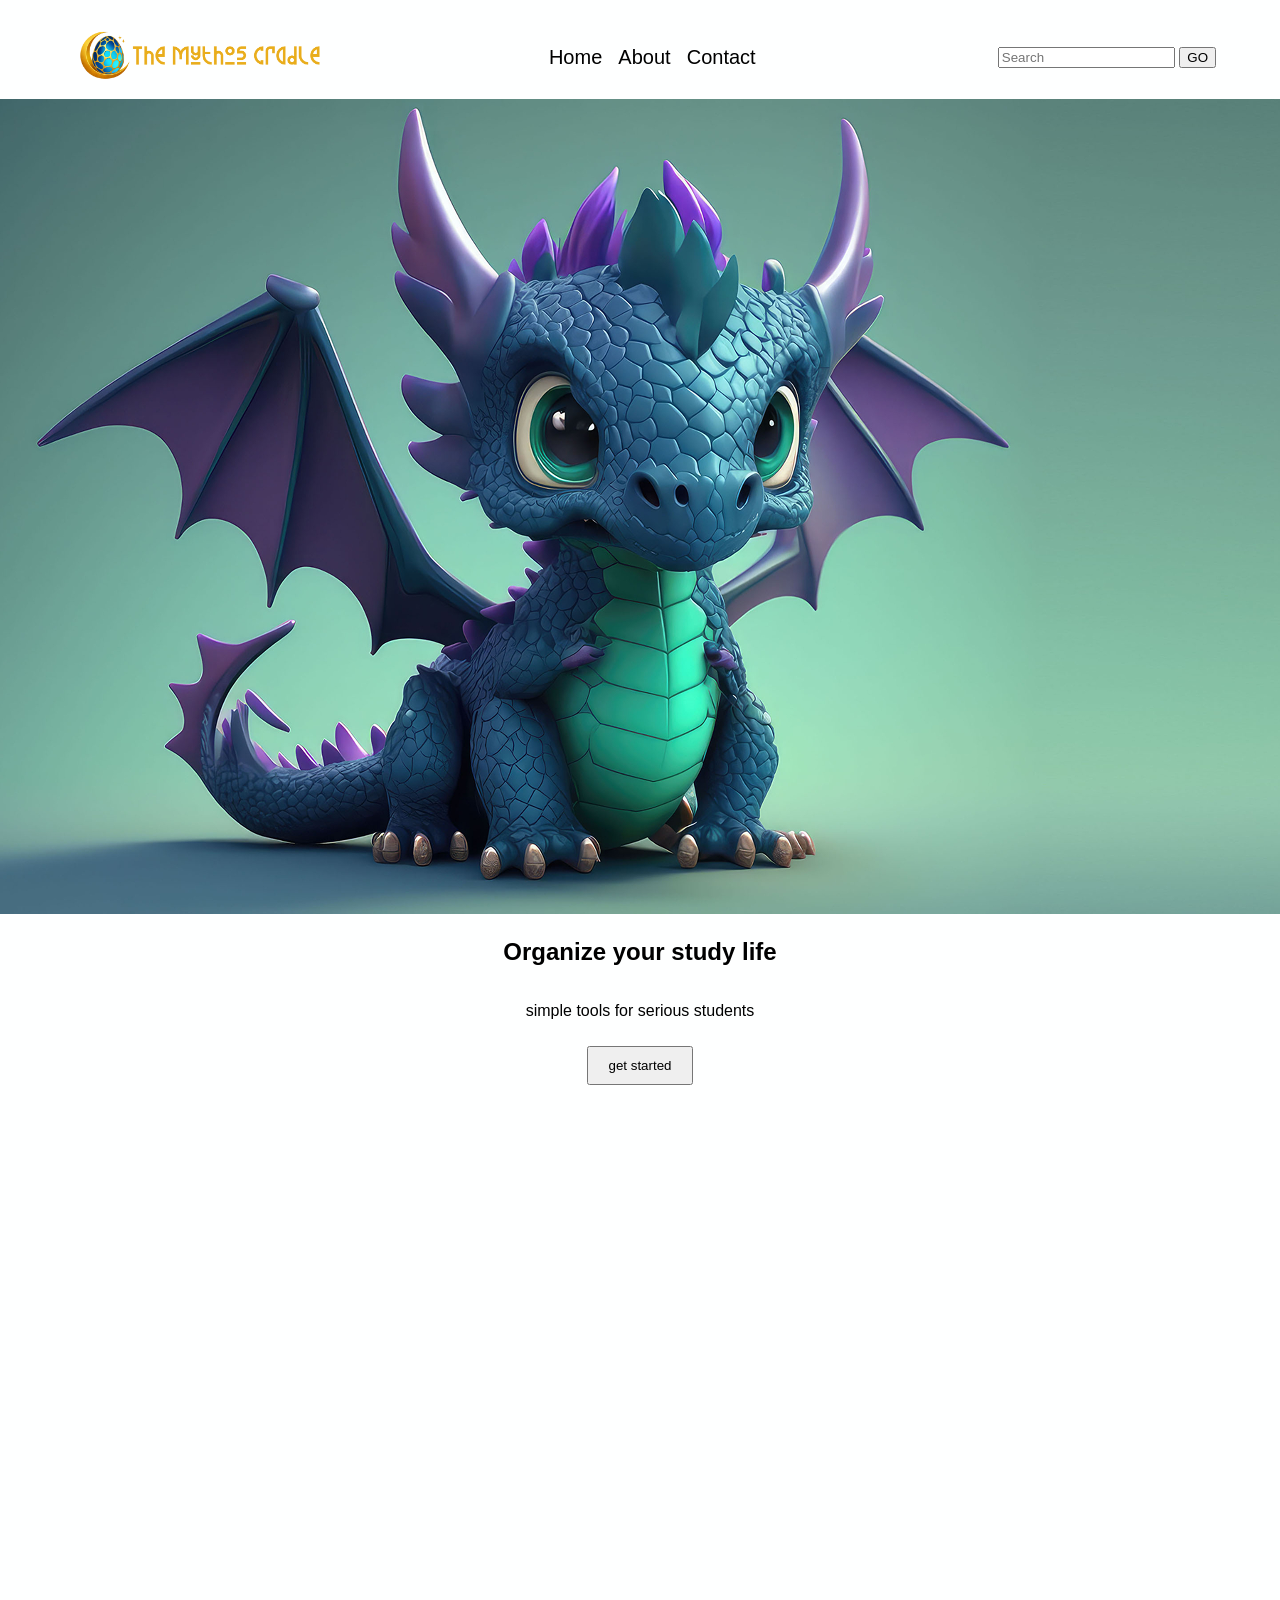
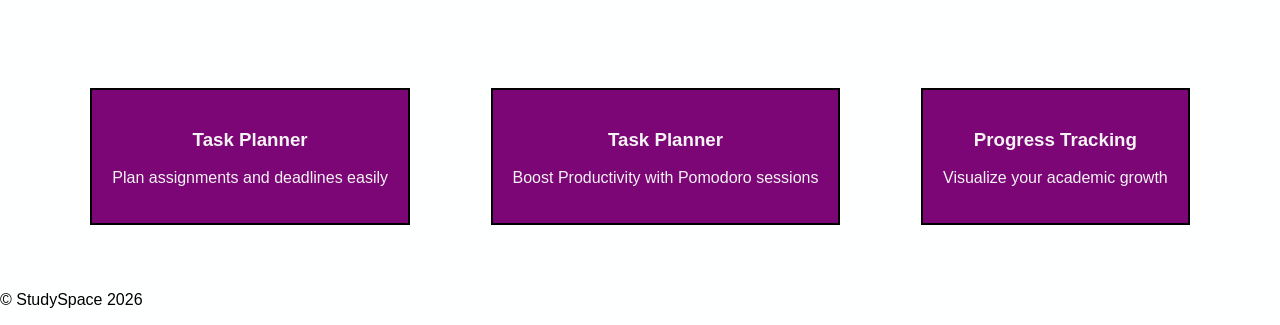
==== Pages/Index.html @ aaf88fa0 "added nav and header with project better structure" ====
<!DOCTYPE html>
<html lang="en">
<head>
    <meta charset="UTF-8">
    <meta name="viewport" content="width=device-width, initial-scale=1.0">
    <meta name="keywords" content="templete, initial setuop, html, css, link, futureUse">
    <meta name="author" content="Luca Vannucchi 261027">
    
    <title>Index</title>

    <link rel="stylesheet" href="/CSS/Main.css">
                <!-- Google font -->
    <link rel="preconnect" href="http://fonts.googleapis.com">



    </head>
<body>
                        <!-- Header -->
<header class="HeaderImage">
    
    
                        <!-- navbar -->
    <nav class="navbar">
                        <!-- Start Logo -->
        <div class="logo">
           <img src="../Assets/IMG/logo.png"  width="100px">
        </div>
                        <!-- End Logo -->

                <!-- Start of navbar Page Links -->
        <div class="navLinks">
            <Ul class="menu">
            <li><a href="#">Home</a></li>
            <li><a href="../Pages/About.html">About</a></li>
            <li><a href="../Pages/Contact.html">Contact</a></li>
            </ul>
        </div>
                <!-- End of navbar Page Links -->
            
                    <!-- Start Search Bar -->
        <div class=Search>
            <input type="text" placeholder="Search">
            <button type="submit"> GO </button>
        </div>
                    <!-- End Search Bar -->

    </nav>
                        <!-- navbar -->
                    <!-- Header Image -->
    <div class="ImageFace">
    <img src="../Assets/IMG/homeHeader.png">
    </div>
</header>

<section class="hero">
    <h1 align-center>Organize your study life</h1>
    <p>simple tools for serious students </p>
    <button>get started</button>
</section>

<section class="feature">
    <div class="featureCard">
        <h3>Task Planner</h3>
        <p>Plan assignments and deadlines easily</p>
    </div>

    <div class="featureCard">
        <h3>Task Planner</h3>
        <p>Boost Productivity with Pomodoro sessions</p>
    </div>

     <div class="featureCard">
        <h3>Progress Tracking</h3>
        <p>Visualize your academic growth</p>
    </div>

</section>

<!-- Start of footer -->

    <footer>
        <p>&copy StudySpace 2026</p>
    </footer>
<!-- end of footer -->
</body>
</html>
<!-- end of code -->
---- CSS/Main.css ----
body {
    margin:0;
    background-color: rgb(254, 255, 255);
    font-family: 'Poppins', sans-serif;   
}

h1,h2,h3,h4,h5,h6{
    font-family: 'Montserrat', sans-serif;
}

@font-face {
    font-family: "TitleFont";
    src: url("../Assets/Fonts/Mythology\ Of\ Egypt.otf");
}

/* This is the Start of the Header */

.ImageFace {
    background-image: cover;
    background-image: url("../Assets/IMG/homeHeader.png")
}




/* This is the Start of the nav */



.navbar{
    display: flex;
    flex-direction: row;
    justify-content: space-between;
    align-items: center;

    padding: 0px 25px;
    background-color:rgba(255, 255, 255, 0.222);
    border-radius: 20px;
    height: 75px;
    width: 90%;
    margin-left: auto;
    margin-top: 20px;
    margin-right: auto;

}

.logo img{
    width: 250px;
    height: auto;
    margin: 10px;
}



.menu{
     width: 50%;
     display: flex;
     justify-content: center;
     list-style: none;
    align-items: center;
    gap: 15%;
}

.menu li{
    display: flex;
    align-items: center;
    justify-content: center;
    
    list-style: none;
    flex-direction: row;
}



.navLinks li a{
    font-size: 20px;
    text-decoration: none;
    color:rgb(0, 0, 0);
    font-weight: 400;
    align-items: center;
    transition: 0.2s;
    
    
}

li a:hover {
  color: aqua;
  font-size: 18px;
}
a:link {
    text-decoration: none;
    color: black;
}
        /* This is the end of the nav */

/* This is the end of the Header */


.hero{
    display:flex;
    flex-direction: column;
    align-items:center;

    height: 80vh;
    
    text-align: center;

   
}

.hero button {
    margin-top: 10px;
    padding: 10px 20px;
    cursor: pointer;
}

.feature{
    display: flex;
    flex-direction: row;
    justify-content: space-around;
    padding: 50px;
    
    
}

.featureCard{
    background-color: #7d0677;
    color: #f4f4f4;
    padding: 20px;
    text-align: center;
    border: 2px solid #000000;
}



.aboutSection{
    padding: 60px 20px;
     text-align: center;

}

.PageTitle{
    font-family: TitleFont,sans-serif;
    font-size:  60px;
    letter-spacing: 2px;
}
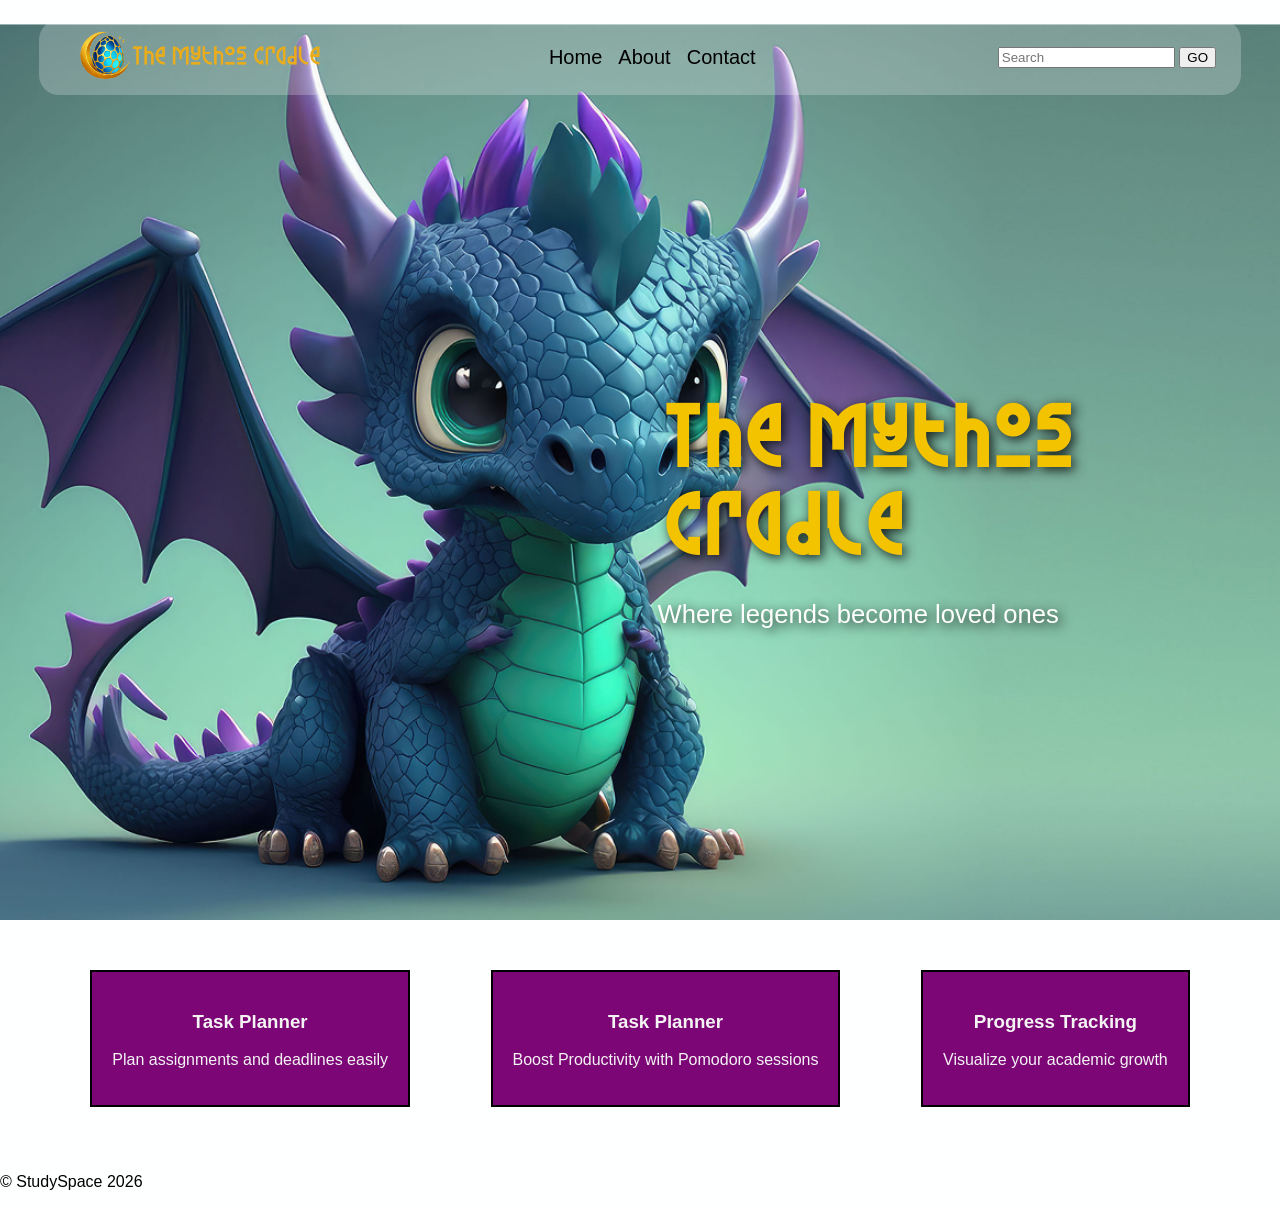
==== commit bcb8cdd5: "added code fixed the header and added the words for header" ====
--- a/Pages/Index.html
+++ b/Pages/Index.html
@@ -16,48 +16,54 @@
 
     </head>
 <body>
-                        <!-- Header -->
+<!-- Header - start -->
 <header class="HeaderImage">
     
     
-                        <!-- navbar -->
+    <!-- navbar - start -->
     <nav class="navbar">
-                        <!-- Start Logo -->
+        <!-- Start Logo -->
         <div class="logo">
            <img src="../Assets/IMG/logo.png"  width="100px">
         </div>
-                        <!-- End Logo -->
+        <!-- End Logo -->
 
-                <!-- Start of navbar Page Links -->
+        <!-- Start of navbar Page Links -->
         <div class="navLinks">
-            <Ul class="menu">
+            <ul class="menu">
             <li><a href="#">Home</a></li>
             <li><a href="../Pages/About.html">About</a></li>
             <li><a href="../Pages/Contact.html">Contact</a></li>
             </ul>
         </div>
-                <!-- End of navbar Page Links -->
+        <!-- End of navbar Page Links -->
             
-                    <!-- Start Search Bar -->
-        <div class=Search>
+        <!-- Start Search Bar -->
+        <div class="Search">
             <input type="text" placeholder="Search">
             <button type="submit"> GO </button>
         </div>
-                    <!-- End Search Bar -->
+        <!-- End Search Bar -->
 
     </nav>
-                        <!-- navbar -->
-                    <!-- Header Image -->
+    <!-- navbar - end -->
+    
+    <!-- Header Image - start -->
     <div class="ImageFace">
-    <img src="../Assets/IMG/homeHeader.png">
+        <img src="../Assets/IMG/homeHeader.png">
     </div>
+    <!-- Header Image - end -->
+
+    <!-- Hero section - start -->
+    <section class="hero">
+        <h1>The Mythos Cradle</h1>
+        <p>Where legends become loved ones</p>
+    </section>
+    <!-- Hero section - end -->
+
 </header>
+<!-- Header - end -->
 
-<section class="hero">
-    <h1 align-center>Organize your study life</h1>
-    <p>simple tools for serious students </p>
-    <button>get started</button>
-</section>
 
 <section class="feature">
     <div class="featureCard">
--- a/CSS/Main.css
+++ b/CSS/Main.css
@@ -15,104 +15,112 @@
 
 /* This is the Start of the Header */
 
+.HeaderImage {
+    height: 100vh;              /*  "make this box as tall as the whole screen" */
+    position: relative;         /*  "let children sit exactly where I want them" */
+    background-image: url("../Assets/IMG/homeHeader.png");   /* "put this picture as wallpaper" */
+    background-size: cover;     /*  "stretch picture to fill whole box, cut edges if needed" */
+    background-position: center;/*  "try to show the middle of the picture" */
+    background-repeat: no-repeat; /*  "don't copy-paste the picture many times" */
+}
+
 .ImageFace {
-    background-image: cover;
-    background-image: url("../Assets/IMG/homeHeader.png")
+    display: none;              /*  "make this invisible / throw it away from the screen" */
 }
+
+.hero {
+    position: absolute;          /* Positions the hero text block on top of the header background */
+    top: 35%;                    /* Places it about 1/3 down from the top of the header */
+    right: 8%;                   /* Aligns the text block to the right side (like in your screenshot) */
+    transform: none;             /* Removes any previous centering transform */
+    text-align: left;            /* Makes text start from the left edge inside its box */
+    max-width: 520px;            /* Prevents the text from becoming too wide on large screens */
+    color: #ffffff;              /* White text color – good contrast on dark background */
+    text-shadow: 3px 3px 12px rgba(0, 0, 0, 0.85);  /* Strong shadow so text is readable on image */
+    z-index: 10;                 /* Ensures text stays above other overlapping elements */
+}
+
+.hero h1 {
+    font-family: "TitleFont", sans-serif;   /* Uses your custom mythology-style font */
+    font-size: 4.8rem;           /* Very large title – matches dramatic hero look */
+    color: #f4c300;              /* Bright gold/yellow color like in screenshot */
+    margin-bottom: 10px;         /* Small space below the main title */
+    letter-spacing: 3px;         /* Adds elegant spacing between letters */
+}
+
+.hero p {
+    font-size: 1.6rem;           /* Readable but still prominent subtitle size */
+    font-weight: 500;            /* Slightly bolder than normal text */
+}
+
+/* This is the Start of the nav */
+
+.navbar {
+    display: flex;                    /* Uses flexbox to arrange logo + links + search horizontally */
+    flex-direction: row;              /* Items go left to right */
+    justify-content: space-between;   /* Pushes logo left, links center-ish, search right */
+    align-items: center;              /* Vertically centers everything in the bar */
+
+    padding: 0px 25px;                /* Inner spacing left & right */
+    background-color: rgba(255, 255, 255, 0.222);  /* Semi-transparent white – glass-like effect */
+    border-radius: 20px;              /* Rounded corners */
+    height: 75px;                     /* Fixed height of the navbar */
+    width: 90%;                       /* Slightly narrower than full width */
+    margin-left: auto;
+    margin-top: 20px;
+    margin-right: auto;               /* Centers the navbar horizontally */
+}
+
+.logo img {
+    width: 250px;                     /* Large logo size */
+    height: auto;                     /* Keeps original proportions */
+    margin: 10px;                     /* Space around the logo image */
+}
+
+.menu {
+    width: 50%;                       /* Takes half the available space */
+    display: flex;
+    justify-content: center;          /* Centers the menu items horizontally */
+    list-style: none;                 /* Removes bullet points */
+    align-items: center;
+    gap: 15%;                         /* Space between each menu link */
+}
+
+.menu li {
+    display: flex;
+    align-items: center;
+    justify-content: center;
+    
+    list-style: none;                 /* Extra safety – no bullets */
+    flex-direction: row;
+}
+
+.navLinks li a {
+    font-size: 20px;                  /* Large, readable link text */
+    text-decoration: none;            /* No underline by default */
+    color: rgb(0, 0, 0);              /* Black text */
+    font-weight: 400;                 /* Normal weight */
+    align-items: center;
+    transition: 0.2s;                 /* Smooth change on hover */
+}
+
+li a:hover {
+    color: aqua;                      /* Changes to cyan on hover */
+    font-size: 18px;                  /* Slightly smaller – playful effect */
+}
+
+a:link {
+    text-decoration: none;
+    color: black;
+}
+
+/* This is the end of the nav */
+
+/* This is the end of the Header */
 
 
 
 
-/* This is the Start of the nav */
-
-
-
-.navbar{
-    display: flex;
-    flex-direction: row;
-    justify-content: space-between;
-    align-items: center;
-
-    padding: 0px 25px;
-    background-color:rgba(255, 255, 255, 0.222);
-    border-radius: 20px;
-    height: 75px;
-    width: 90%;
-    margin-left: auto;
-    margin-top: 20px;
-    margin-right: auto;
-
-}
-
-.logo img{
-    width: 250px;
-    height: auto;
-    margin: 10px;
-}
-
-
-
-.menu{
-     width: 50%;
-     display: flex;
-     justify-content: center;
-     list-style: none;
-    align-items: center;
-    gap: 15%;
-}
-
-.menu li{
-    display: flex;
-    align-items: center;
-    justify-content: center;
-    
-    list-style: none;
-    flex-direction: row;
-}
-
-
-
-.navLinks li a{
-    font-size: 20px;
-    text-decoration: none;
-    color:rgb(0, 0, 0);
-    font-weight: 400;
-    align-items: center;
-    transition: 0.2s;
-    
-    
-}
-
-li a:hover {
-  color: aqua;
-  font-size: 18px;
-}
-a:link {
-    text-decoration: none;
-    color: black;
-}
-        /* This is the end of the nav */
-
-/* This is the end of the Header */
-
-
-.hero{
-    display:flex;
-    flex-direction: column;
-    align-items:center;
-
-    height: 80vh;
-    
-    text-align: center;
-
-   
-}
-
-.hero button {
-    margin-top: 10px;
-    padding: 10px 20px;
-    cursor: pointer;
-}
 
 .feature{
     display: flex;
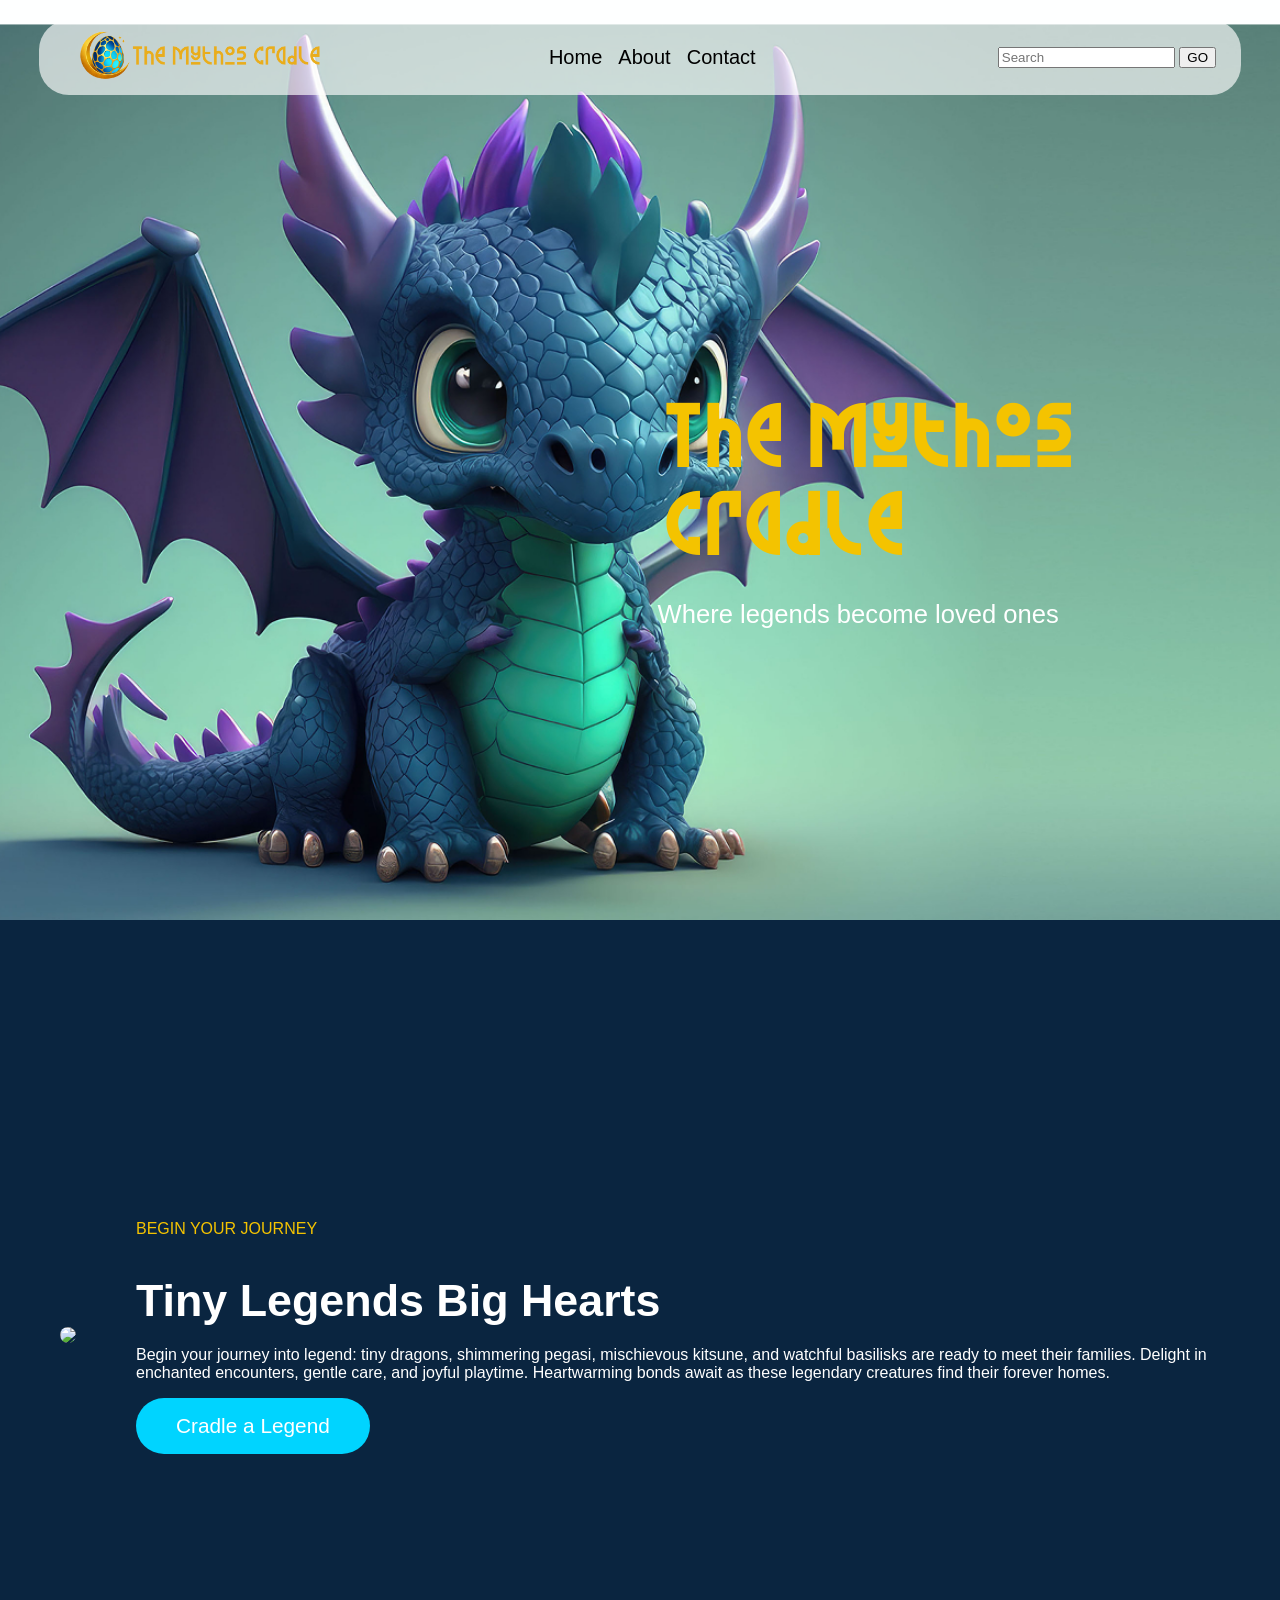
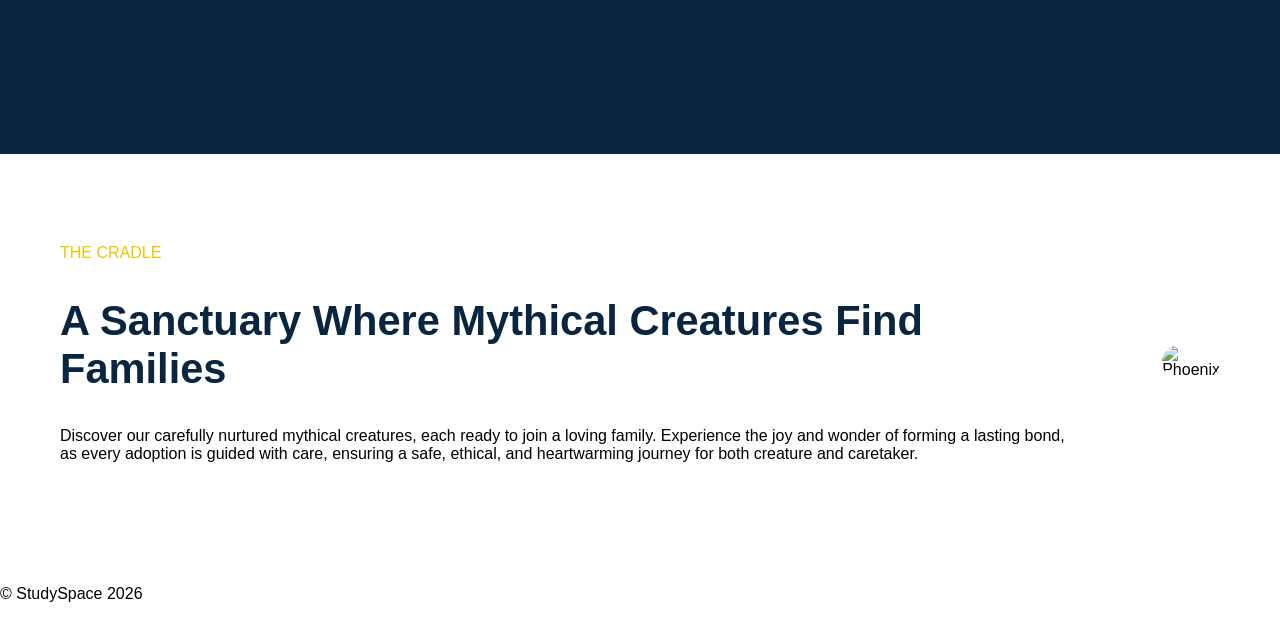
==== commit 91f68b90: "paragraph 1 and2 added" ====
--- a/Pages/Index.html
+++ b/Pages/Index.html
@@ -65,24 +65,34 @@
 <!-- Header - end -->
 
 
-<section class="feature">
-    <div class="featureCard">
-        <h3>Task Planner</h3>
-        <p>Plan assignments and deadlines easily</p>
-    </div>
-
-    <div class="featureCard">
-        <h3>Task Planner</h3>
-        <p>Boost Productivity with Pomodoro sessions</p>
-    </div>
-
-     <div class="featureCard">
-        <h3>Progress Tracking</h3>
-        <p>Visualize your academic growth</p>
-    </div>
-
 </section>
 
+<section class="begin-journey"> <!-- This is the big dark blue section called "BEGIN YOUR JOURNEY" -->
+    <div class="journey-wrapper"> <!-- This box holds the picture and the text side-by-side -->
+        <div class="journey-image"> <!-- This holds the unicorn picture on the left side -->
+            <img src="../Assets/IMG/slider1.jpg alt="(Tiny Legend Unicorn) width="100px">
+        </div>
+        <div class="journey-text"> <!-- This holds all the writing and button on the right side -->
+            <span class="section-label">BEGIN YOUR JOURNEY</span>
+            <h2>Tiny Legends Big Hearts</h2>
+            <p>Begin your journey into legend: tiny dragons, shimmering pegasi, mischievous kitsune, and watchful basilisks are ready to meet their families. Delight in enchanted encounters, gentle care, and joyful playtime. Heartwarming bonds await as these legendary creatures find their forever homes.</p>
+            <button>Cradle a Legend</button>
+        </div>
+    </div>
+</section>
+
+    <section class="the-cradle"> <!-- white section for "THE CRADLE" (text left + image right) -->
+    <div class="cradle-wrapper"> <!-- flex container that puts text and image side-by-side -->
+        <div class="cradle-text"> <!-- left side: all the text and heading -->
+            <span class="section-label">THE CRADLE</span>
+            <h2>A Sanctuary Where Mythical Creatures Find Families</h2>
+            <p>Discover our carefully nurtured mythical creatures, each ready to join a loving family. Experience the joy and wonder of forming a lasting bond, as every adoption is guided with care, ensuring a safe, ethical, and heartwarming journey for both creature and caretaker.</p>
+        </div>
+        <div class="cradle-image"> <!-- right side: the phoenix picture -->
+            <img src="../Assets/IMG/phoenix.png" alt="Phoenix">
+        </div>
+    </div>
+</section>
 <!-- Start of footer -->
 
     <footer>
--- a/CSS/Main.css
+++ b/CSS/Main.css
@@ -36,7 +36,6 @@
     text-align: left;            /* Makes text start from the left edge inside its box */
     max-width: 520px;            /* Prevents the text from becoming too wide on large screens */
     color: #ffffff;              /* White text color – good contrast on dark background */
-    text-shadow: 3px 3px 12px rgba(0, 0, 0, 0.85);  /* Strong shadow so text is readable on image */
     z-index: 10;                 /* Ensures text stays above other overlapping elements */
 }
 
@@ -62,8 +61,8 @@
     align-items: center;              /* Vertically centers everything in the bar */
 
     padding: 0px 25px;                /* Inner spacing left & right */
-    background-color: rgba(255, 255, 255, 0.222);  /* Semi-transparent white – glass-like effect */
-    border-radius: 20px;              /* Rounded corners */
+    background-color: rgba(255, 255, 255, 0.651);  /* Semi-transparent white – glass-like effect */
+    border-radius: 30px;              /* Rounded corners */
     height: 75px;                     /* Fixed height of the navbar */
     width: 90%;                       /* Slightly narrower than full width */
     margin-left: auto;
@@ -118,39 +117,73 @@
 
 /* This is the end of the Header */
 
-
-
-
-
-.feature{
-    display: flex;
-    flex-direction: row;
-    justify-content: space-around;
-    padding: 50px;
-    
-    
+                /* This is the start of the first paragraph */
+.begin-journey { /* dark blue section for "BEGIN YOUR JOURNEY" */
+    background-color: #0a2540; /* deep blue background like the screenshot */
+    color: white; /* white text for good contrast */
+    padding: 300px 60px; /* big top/bottom and side spacing */
 }
 
-.featureCard{
-    background-color: #7d0677;
-    color: #f4f4f4;
-    padding: 20px;
-    text-align: center;
-    border: 2px solid #000000;
+.journey-wrapper { /* container that puts picture and text side-by-side */
+    display: flex; /* side-by-side layout */
+    align-items: center; /* centers picture and text vertically */
+    gap: 60px; /* space between the picture and text */
+    max-width: 1200px; /* doesn't get too wide on big screens */
+    margin: 0 auto; /* centers the whole section */
 }
 
 
-
-.aboutSection{
-    padding: 60px 20px;
-     text-align: center;
-
+.section-label{
+    color: #f4c300;
 }
 
-.PageTitle{
-    font-family: TitleFont,sans-serif;
-    font-size:  60px;
-    letter-spacing: 2px;
+.journey-image img { /* styles the unicorn picture */
+    width: 100%; /* fills its box */
+    max-width: 420px; /* limits picture size */
+    border-radius: 20px; /* rounded corners */ 
 }
 
- +.journey-text h2 { /* main heading "Tiny Legends Big Hearts" */
+    font-size: 2.8rem; /* large title size */
+    margin-bottom: 20px; /* space below title */
+}
+
+.journey-text button { /* "Cradle a Legend" button */
+    background: #00d4ff; /* bright teal color */
+    color: white; /* white text */
+    border: none; /* no border */
+    padding: 16px 40px; /* button size */
+    border-radius: 30px; /* rounded pill shape */
+    font-size: 1.3rem; /* button text size */
+    cursor: pointer; /* hand cursor on hover */
+}
+ 
+            /* This is the End of the first paragraph */
+
+            /* This is the start of the Second paragraph */
+
+.the-cradle { /* white section for "THE CRADLE" */
+    background-color: #ffffff; /* clean white background */
+    padding: 90px 60px; /* big spacing top/bottom and sides */
+}
+
+.cradle-wrapper { /* container that puts text on left and image on right */
+    display: flex; /* side-by-side layout */
+    align-items: center; /* centers text and image vertically */
+    gap: 80px; /* space between text and image */
+    max-width: 1200px; /* doesn't get too wide on big screens */
+    margin: 0 auto; /* centers the whole section */
+    flex-direction: row; /* text left, image right */
+}
+
+.cradle-image img { /* styles the phoenix picture */
+    width: 100%; /* fills its box */
+    max-width: 420px; /* limits picture size */
+    border-radius: 20px; /* rounded corners */
+}
+
+.cradle-text h2 { /* main heading "A Sanctuary Where Mythical Creatures Find Families" */
+    font-size: 2.6rem; /* large title size */
+    color: #0a2540; /* dark blue color */
+}
+            /* This is the End of the Second paragraph */
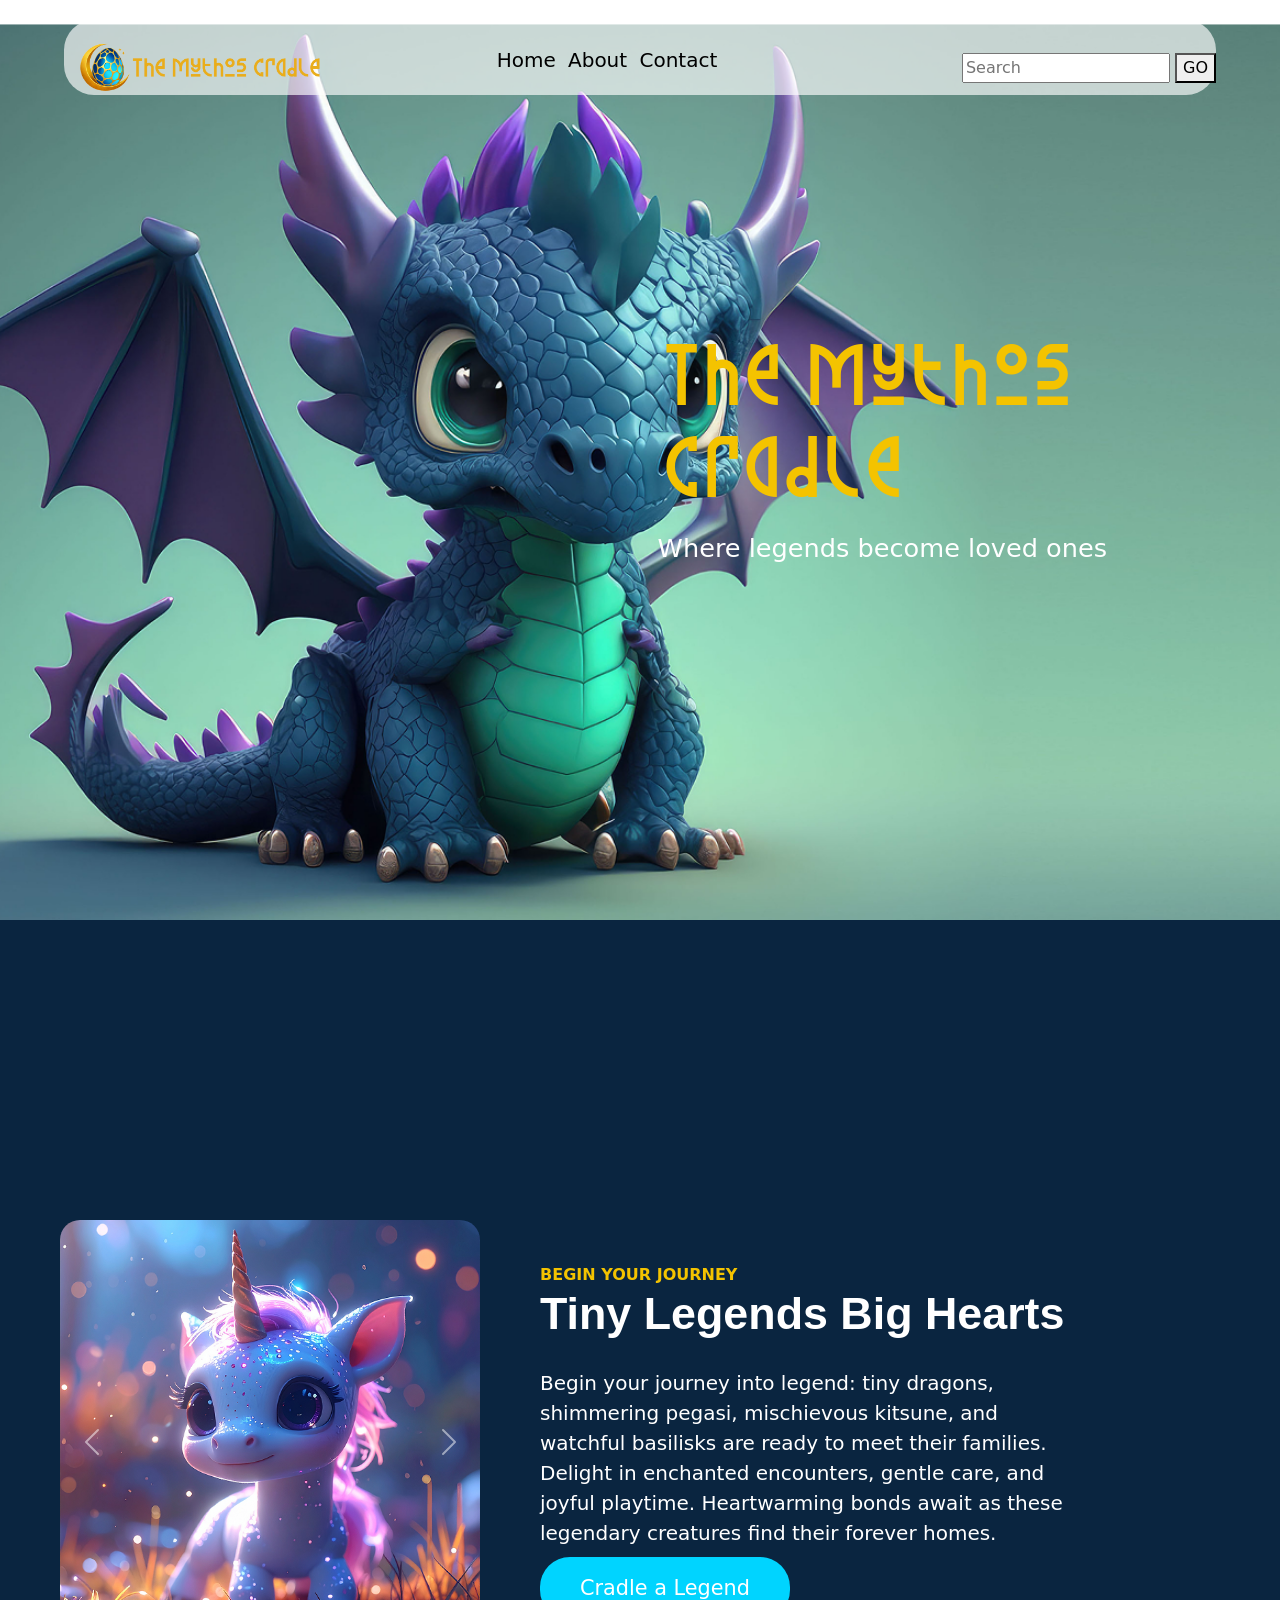
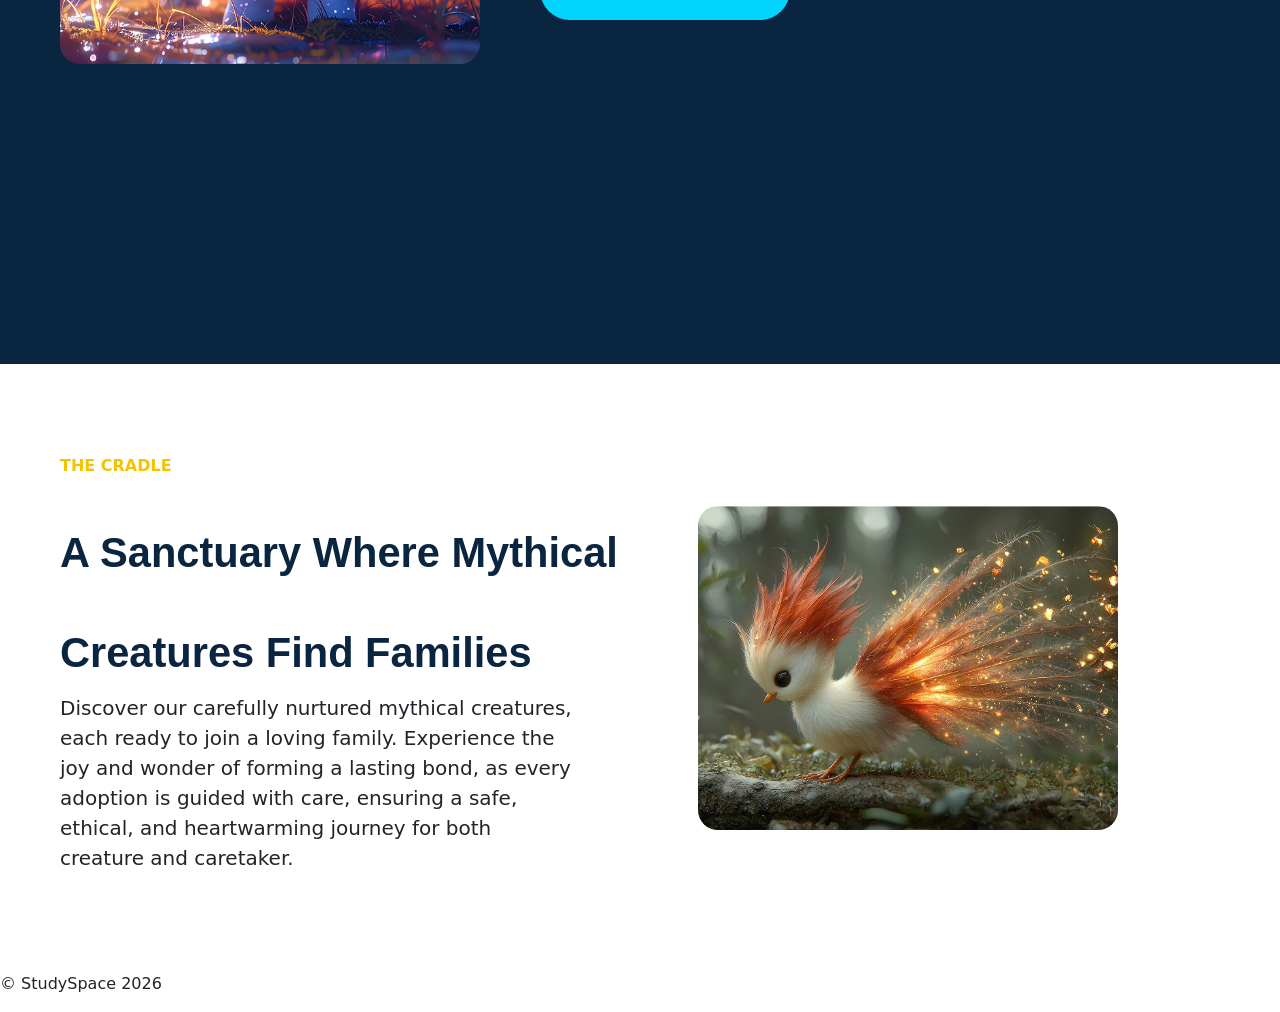
==== commit e877d848: "save" ====
--- a/Pages/Index.html
+++ b/Pages/Index.html
@@ -12,7 +12,9 @@
                 <!-- Google font -->
     <link rel="preconnect" href="http://fonts.googleapis.com">
 
+    <link href="https://cdn.jsdelivr.net/npm/bootstrap@5.3.8/dist/css/bootstrap.min.css" rel="stylesheet" integrity="sha384-sRIl4kxILFvY47J16cr9ZwB07vP4J8+LH7qKQnuqkuIAvNWLzeN8tE5YBujZqJLB" crossorigin="anonymous">
 
+    <script src="https://cdn.jsdelivr.net/npm/bootstrap@5.3.8/dist/js/bootstrap.bundle.min.js" integrity="sha384-FKyoEForCGlyvwx9Hj09JcYn3nv7wiPVlz7YYwJrWVcXK/BmnVDxM+D2scQbITxI" crossorigin="anonymous"></script>
 
     </head>
 <body>
@@ -50,7 +52,7 @@
     
     <!-- Header Image - start -->
     <div class="ImageFace">
-        <img src="../Assets/IMG/homeHeader.png">
+        <img src="../Assets/IMG/homeImg1.png">
     </div>
     <!-- Header Image - end -->
 
@@ -70,12 +72,30 @@
 <section class="begin-journey"> <!-- This is the big dark blue section called "BEGIN YOUR JOURNEY" -->
     <div class="journey-wrapper"> <!-- This box holds the picture and the text side-by-side -->
         <div class="journey-image"> <!-- This holds the unicorn picture on the left side -->
-            <img src="../Assets/IMG/slider1.jpg alt="(Tiny Legend Unicorn) width="100px">
+            <div id="carouselExample" class="carousel slide">
+  <div class="carousel-inner">
+    <div class="carousel-item active">
+      <img src="../Assets/IMG/imageSlider1.png" class="d-block w-100" alt="...">
+    </div>
+  </div>
+  <button class="carousel-control-prev" type="button" data-bs-target="#carouselExample" data-bs-slide="prev">
+    <span class="carousel-control-prev-icon" aria-hidden="true"></span>
+    <span class="visually-hidden">Previous</span>
+  </button>
+  <button class="carousel-control-next" type="button" data-bs-target="#carouselExample" data-bs-slide="next">
+    <span class="carousel-control-next-icon" aria-hidden="true"></span>
+    <span class="visually-hidden">Next</span>
+  </button>
+</div>
         </div>
         <div class="journey-text"> <!-- This holds all the writing and button on the right side -->
             <span class="section-label">BEGIN YOUR JOURNEY</span>
             <h2>Tiny Legends Big Hearts</h2>
-            <p>Begin your journey into legend: tiny dragons, shimmering pegasi, mischievous kitsune, and watchful basilisks are ready to meet their families. Delight in enchanted encounters, gentle care, and joyful playtime. Heartwarming bonds await as these legendary creatures find their forever homes.</p>
+            <p>
+            <br>Begin your journey into legend: tiny dragons,<br> <br>shimmering pegasi, mischievous kitsune, and<br> 
+            <br>watchful basilisks are ready to meet their families.<br> 
+            <br>Delight in enchanted encounters, gentle care, and<br> <br>joyful playtime. Heartwarming bonds await as these<br> <br>legendary creatures find their forever homes.<br>
+            </p>
             <button>Cradle a Legend</button>
         </div>
     </div>
@@ -84,12 +104,18 @@
     <section class="the-cradle"> <!-- white section for "THE CRADLE" (text left + image right) -->
     <div class="cradle-wrapper"> <!-- flex container that puts text and image side-by-side -->
         <div class="cradle-text"> <!-- left side: all the text and heading -->
-            <span class="section-label">THE CRADLE</span>
-            <h2>A Sanctuary Where Mythical Creatures Find Families</h2>
-            <p>Discover our carefully nurtured mythical creatures, each ready to join a loving family. Experience the joy and wonder of forming a lasting bond, as every adoption is guided with care, ensuring a safe, ethical, and heartwarming journey for both creature and caretaker.</p>
+            <span class="section-label2">THE CRADLE</span>
+            <h2>
+            <br>A Sanctuary Where Mythical<br> 
+            <br>Creatures Find Families<br>
+            </h2>
+            <p>
+            <br>Discover our carefully nurtured mythical creatures,<br> <br>each ready to join a loving family. Experience the<br> <br>joy and wonder of forming a lasting bond, as every<br> <br>adoption is guided with care, ensuring a safe,<br> <br>ethical, and heartwarming journey for both<br> 
+            <br>creature and caretaker.<br>
+            </p>
         </div>
         <div class="cradle-image"> <!-- right side: the phoenix picture -->
-            <img src="../Assets/IMG/phoenix.png" alt="Phoenix">
+            <img src="../Assets/IMG/homeImg1.png" alt="Phoenix">
         </div>
     </div>
 </section>
--- a/CSS/Main.css
+++ b/CSS/Main.css
@@ -118,6 +118,7 @@
 /* This is the end of the Header */
 
                 /* This is the start of the first paragraph */
+
 .begin-journey { /* dark blue section for "BEGIN YOUR JOURNEY" */
     background-color: #0a2540; /* deep blue background like the screenshot */
     color: white; /* white text for good contrast */
@@ -135,6 +136,7 @@
 
 .section-label{
     color: #f4c300;
+    font-weight: bold;
 }
 
 .journey-image img { /* styles the unicorn picture */
@@ -146,6 +148,12 @@
 .journey-text h2 { /* main heading "Tiny Legends Big Hearts" */
     font-size: 2.8rem; /* large title size */
     margin-bottom: 20px; /* space below title */
+    font-weight: bold;
+}
+
+.journey-text p {
+    line-height: 15px;
+    font-size: 20px;
 }
 
 .journey-text button { /* "Cradle a Legend" button */
@@ -162,6 +170,9 @@
 
             /* This is the start of the Second paragraph */
 
+
+
+
 .the-cradle { /* white section for "THE CRADLE" */
     background-color: #ffffff; /* clean white background */
     padding: 90px 60px; /* big spacing top/bottom and sides */
@@ -176,14 +187,26 @@
     flex-direction: row; /* text left, image right */
 }
 
+.section-label2{
+    color: #f4c300;
+    font-weight: bold;
+}
+
 .cradle-image img { /* styles the phoenix picture */
     width: 100%; /* fills its box */
     max-width: 420px; /* limits picture size */
     border-radius: 20px; /* rounded corners */
+    position: relative;
 }
 
 .cradle-text h2 { /* main heading "A Sanctuary Where Mythical Creatures Find Families" */
     font-size: 2.6rem; /* large title size */
     color: #0a2540; /* dark blue color */
+    font-weight: bold;
+}
+
+.cradle-text p {
+    line-height: 15px;
+    font-size: 20px;
 }
             /* This is the End of the Second paragraph */
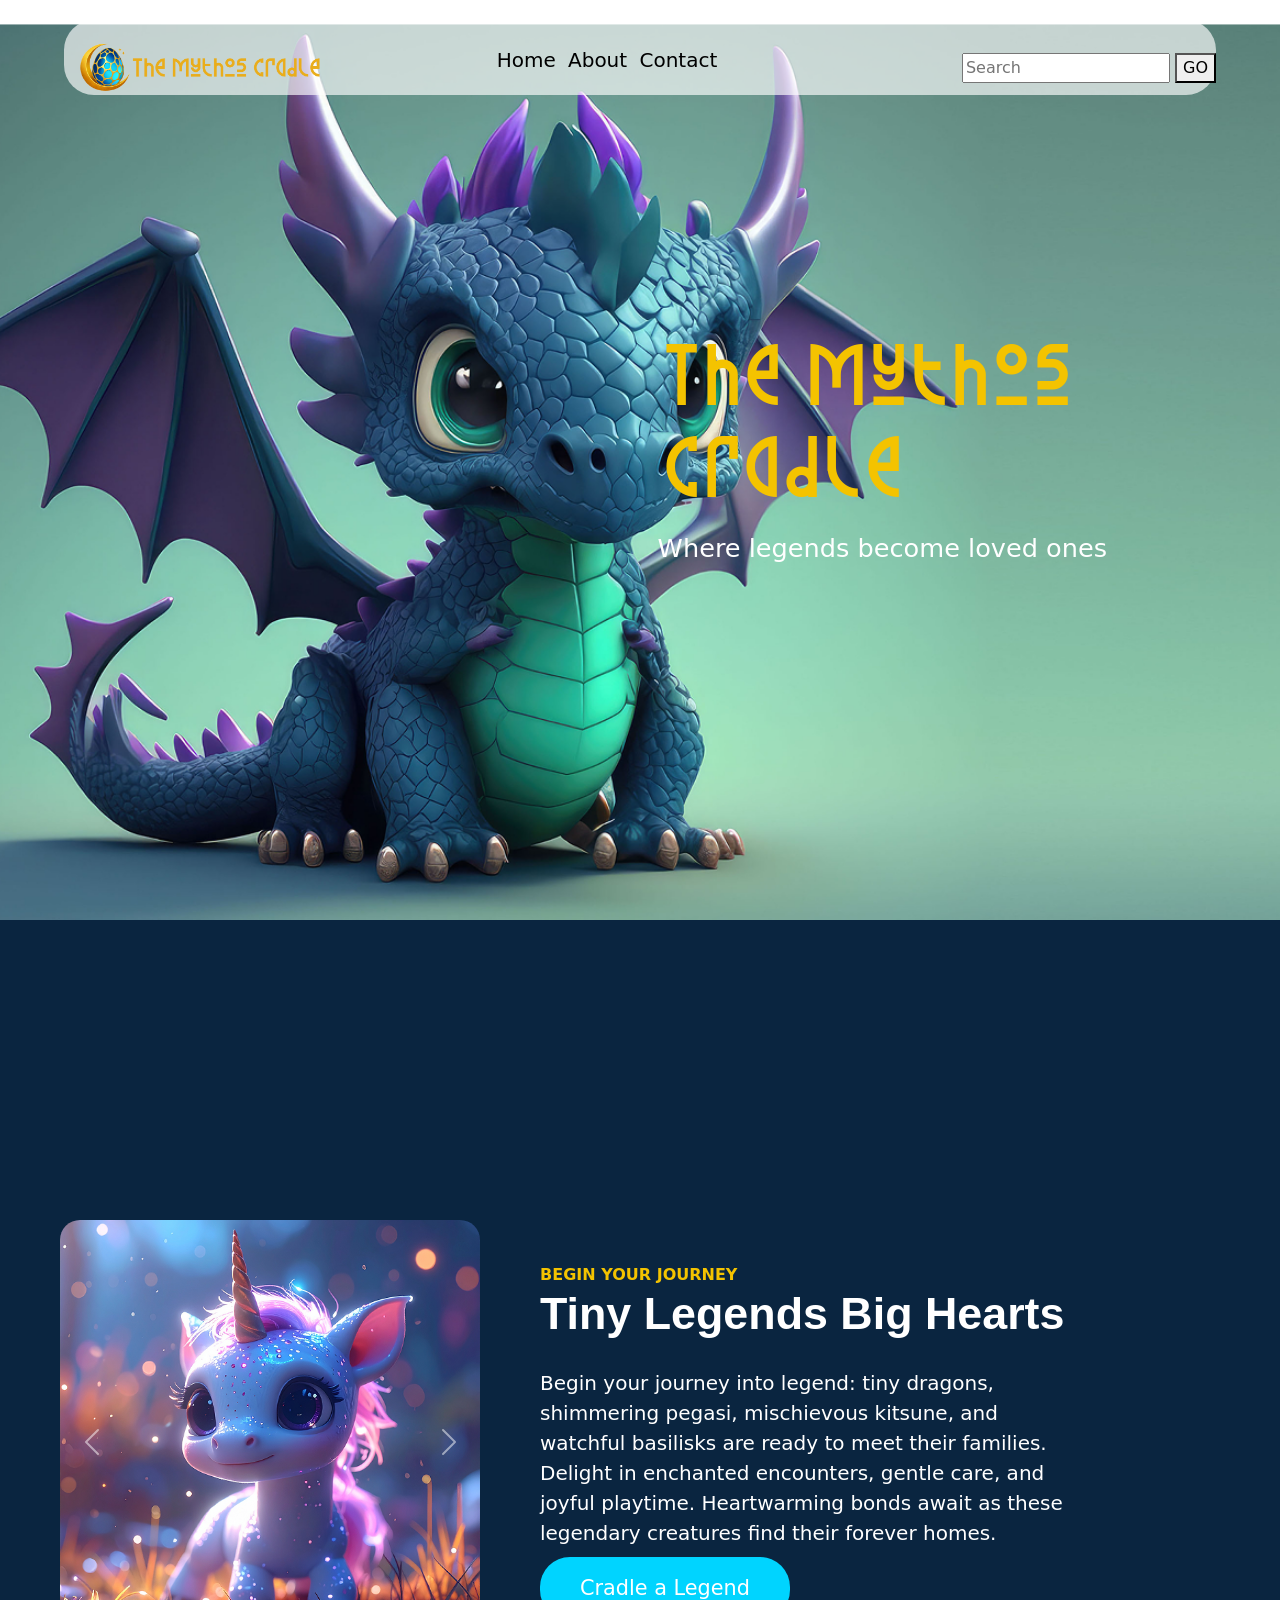
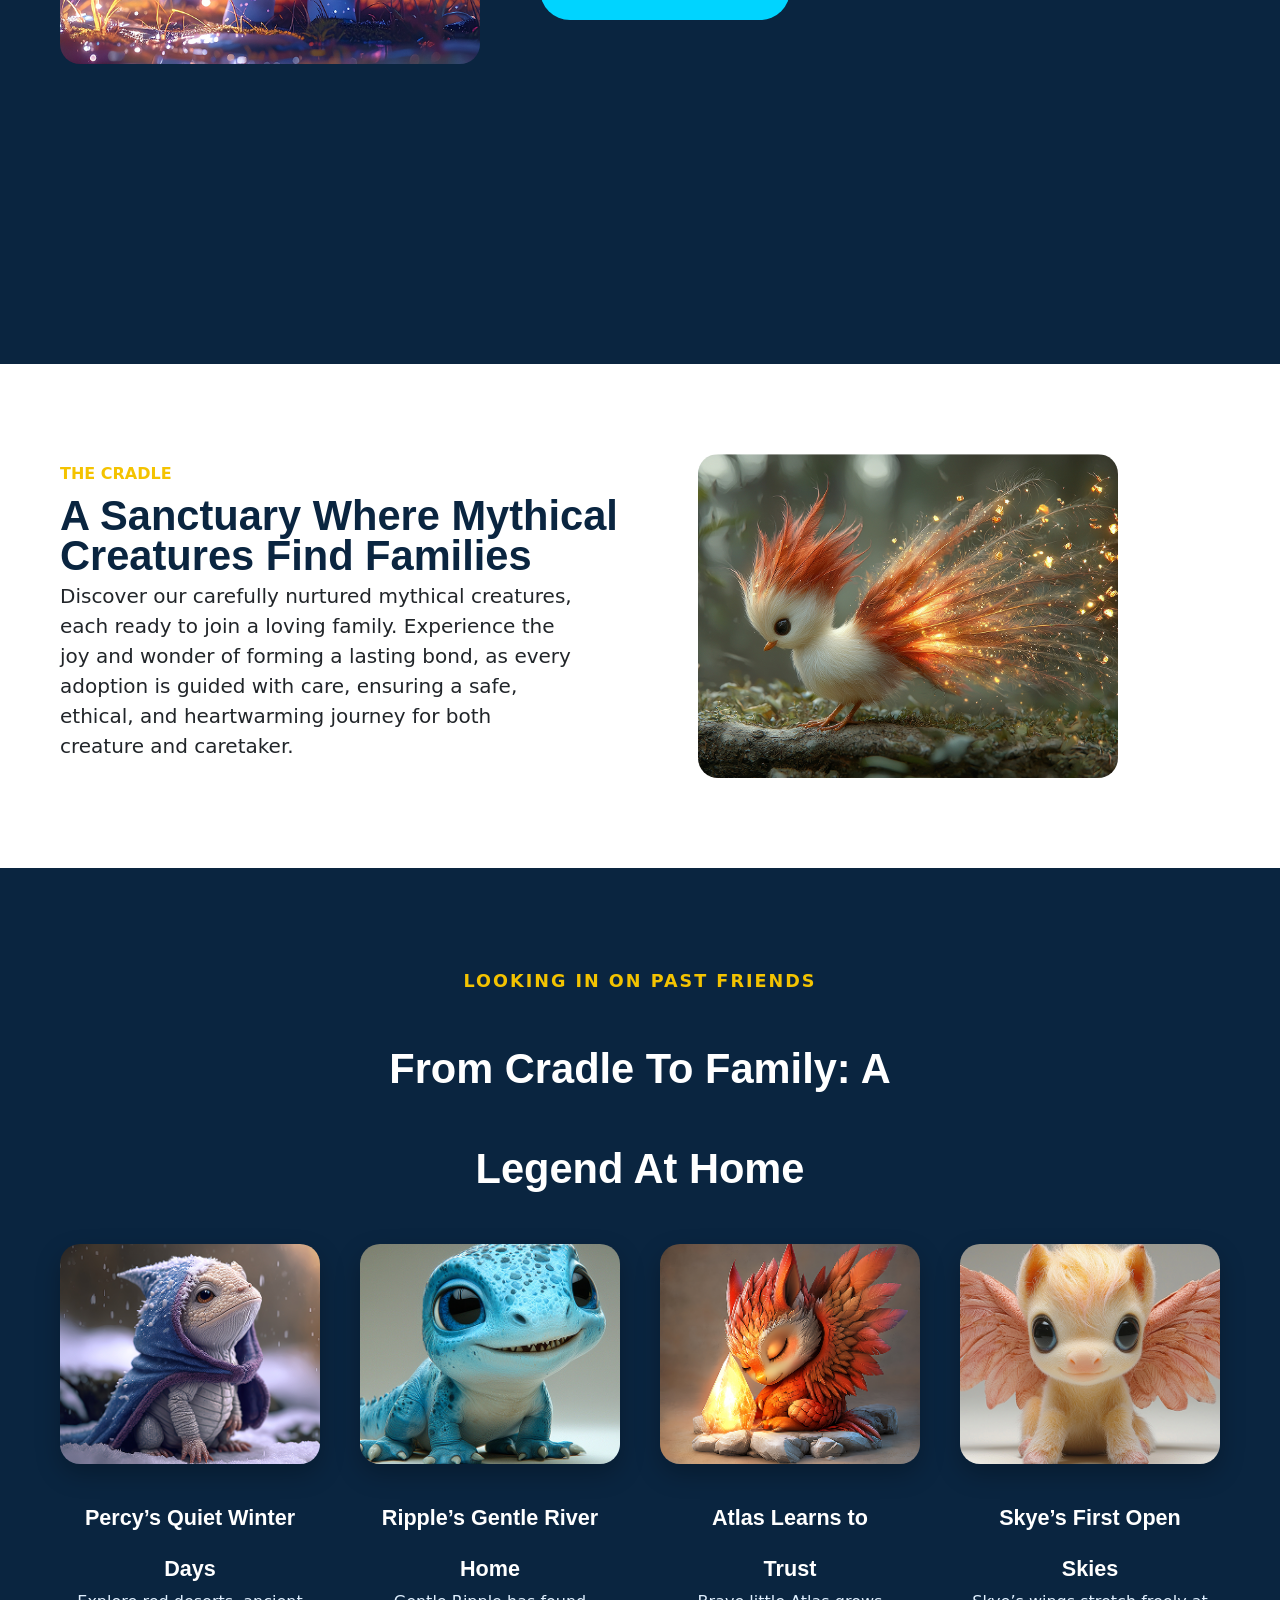
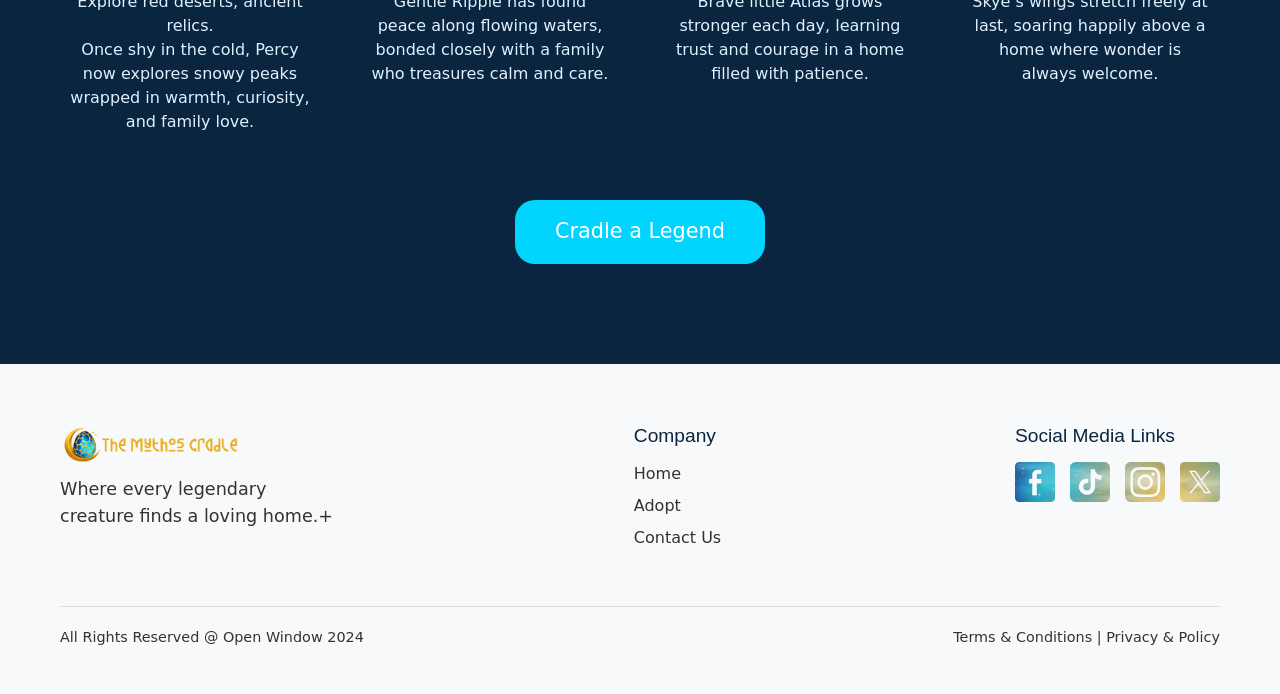
==== commit d019199c: "added footer and paragraph 3" ====
--- a/Pages/Index.html
+++ b/Pages/Index.html
@@ -119,11 +119,106 @@
         </div>
     </div>
 </section>
+
+    <!-- ADD THIS ENTIRE SECTION RIGHT AFTER the closing </section> of your .the-cradle section 
+     (before footer) -->
+<!-- ADD THIS ENTIRE SECTION RIGHT AFTER the closing </section> of your .the-cradle section 
+     (before footer) -->
+<!-- Past friends section - start -->
+<!-- This is the big dark blue section called "LOOKING IN ON PAST FRIENDS" -->
+<section class="past-friends">
+    <div class="past-wrapper"> <!-- This box holds the title, the creatures grid and the button centered -->
+        <span class="section-label3">LOOKING IN ON PAST FRIENDS</span>
+        <h2>
+            <br>From Cradle To Family: A<br> 
+            <br>Legend At Home<br>
+        </h2>
+        
+        <div class="creatures-grid"> <!-- This grid holds the four success story cards side-by-side -->
+            <!-- Card 1 - Percy -->
+            <div class="creature-card">
+                <img src="../Assets/IMG/successImg1.png" alt="Percy’s Quiet Winter Days" class="creature-img">
+                <h3>
+                <br>Percy’s Quiet Winter<br> 
+                <BR>Days<br>
+                </h3>
+                <p>Explore red deserts, ancient relics.<br>Once shy in the cold, Percy now explores snowy peaks wrapped in warmth, curiosity, and family love.</p>
+            </div>
+
+            <!-- Card 2 - Ripple -->
+            <div class="creature-card">
+                <img src="../Assets/IMG//successImg2.png" alt="Ripple’s Gentle River Home" class="creature-img">
+                <h3>
+                <br>Ripple’s Gentle River<br>
+                <br>Home<br>
+                </h3>
+                <p>Gentle Ripple has found peace along flowing waters, bonded closely with a family who treasures calm and care.</p>
+            </div>
+
+            <!-- Card 3 - Atlas -->
+            <div class="creature-card">
+                <img src="../Assets/IMG/successImg3.png" alt="Atlas Learns to Trust" class="creature-img">
+                <h3>
+                <br>Atlas Learns to<br>
+                <br>Trust<br>
+                </h3>
+                <p>Brave little Atlas grows stronger each day, learning trust and courage in a home filled with patience.</p>
+            </div>
+
+            <!-- Card 4 - Skye -->
+            <div class="creature-card">
+                <img src="../Assets/IMG/successImg4.png" alt="Skye’s First Open Skies" class="creature-img">
+                <h3>
+                <br>Skye’s First Open<br>
+                <br>Skies<br>
+                </h3>
+                <p>Skye’s wings stretch freely at last, soaring happily above a home where wonder is always welcome.</p>
+            </div>
+        </div>
+
+        <button class="cradle-btn">Cradle a Legend</button>
+    </div>
+</section>
+<!-- Past friends section - end -->
+
+
 <!-- Start of footer -->
-
-    <footer>
-        <p>&copy StudySpace 2026</p>
-    </footer>
+<!-- This is the full site footer with logo, company links and social media icons -->
+<!-- REPLACE your current simple footer with this one (or just add the new parts if you prefer) -->
+<footer class="site-footer">
+    <div class="footer-wrapper"> <!-- flex container that puts logo, company links and social icons side-by-side -->
+        <!-- Left: Logo + tagline -->
+        <div class="footer-logo">
+            <img src="../Assets/IMG/logo.png" alt="The Mythos Cradle" width="180">
+            <p>Where every legendary creature finds a loving home.+</p>
+        </div>
+
+        <!-- Middle: Company links -->
+        <div class="footer-company">
+            <h4>Company</h4>
+            <ul>
+                <li><a href="#">Home</a></li>
+                <li><a href="../Pages/About.html">Adopt</a></li>
+                <li><a href="../Pages/Contact.html">Contact Us</a></li>
+            </ul>
+        </div>
+
+        <!-- Right: Social icons -->
+        <div class="footer-social">
+            <h4>Social Media Links</h4>
+            <div class="social-icons">
+                <a href="#"><img src="../Assets/IMG/sm1.png" alt="Facebook" width="40"></a>
+                <a href="#"><img src="../Assets/IMG/sm2.png" alt="TikTok" width="40"></a>
+                <a href="#"><img src="../Assets/IMG/sm3.png" alt="Instagram" width="40"></a>
+                <a href="#"><img src="../Assets/IMG/sm4.png" alt="X" width="40"></a>
+            </div>
+        </div>
+    </div>
+    <div class="footer-bottom">
+        <p>All Rights Reserved @ Open Window 2024</p>
+        <p>Terms & Conditions | Privacy & Policy</p>
+    </div>
+</footer>
 <!-- end of footer -->
 </body>
 </html>
--- a/CSS/Main.css
+++ b/CSS/Main.css
@@ -197,16 +197,204 @@
     max-width: 420px; /* limits picture size */
     border-radius: 20px; /* rounded corners */
     position: relative;
+    
 }
 
 .cradle-text h2 { /* main heading "A Sanctuary Where Mythical Creatures Find Families" */
     font-size: 2.6rem; /* large title size */
     color: #0a2540; /* dark blue color */
     font-weight: bold;
+    line-height: 20px;
+    
 }
 
 .cradle-text p {
     line-height: 15px;
     font-size: 20px;
 }
-            /* This is the End of the Second paragraph */+            /* This is the End of the Second paragraph */
+
+            /* ADD THIS CSS AT THE VERY BOTTOM of your Main.css file */
+
+/* ====================== PAST FRIENDS SECTION ====================== */
+/* ====================== PAST FRIENDS SECTION (UPDATED - NO WHITE CARDS) ====================== */
+/* Replace ONLY this whole block in your Main.css (everything from .past-friends to the end of the media query) */
+
+/* ====================== PAST FRIENDS SECTION - start ====================== */
+/* This is the big dark blue section called "LOOKING IN ON PAST FRIENDS" */
+.past-friends {
+    background-color: #0a2540;
+    color: white;
+    padding: 100px 60px;
+}
+
+.past-wrapper {
+    max-width: 1200px;
+    margin: 0 auto;
+    text-align: center;
+}
+
+/* This holds the yellow label "LOOKING IN ON PAST FRIENDS" */
+.section-label3 {
+    color: #f4c300;
+    font-weight: bold;
+    font-size: 1.1rem;
+    letter-spacing: 2px;
+}
+
+/* This is the main heading "From Cradle To Family: A Legend At Home" */
+.past-wrapper h2 {
+    font-size: 2.6rem;
+    margin-bottom: 50px;
+    font-weight: bold;
+    color: white;
+}
+
+/* This grid holds the four success story creatures side-by-side */
+.creatures-grid {
+    display: grid;
+    grid-template-columns: repeat(auto-fit, minmax(260px, 1fr));
+    gap: 40px;
+    margin-bottom: 50px;
+}
+
+/* NO CARD BOX - image + text sit directly on the dark blue background */
+.creature-card {
+    background: transparent;           /* removed white card */
+    color: white;                      
+    box-shadow: none;                  /* no card shadow */
+    border-radius: 0;                  /* no card rounding */
+    padding: 0;
+    transition: transform 0.3s;
+}
+
+.creature-card:hover {
+    transform: translateY(-8px);
+}
+
+/* Image is the ONLY rounded part*/
+.creature-img {
+    width: 100%;
+    height: 220px;
+    object-fit: cover;
+    border-radius: 20px;
+    box-shadow: 0 10px 25px rgba(0, 0, 0, 0.25);   /* soft shadow only on image */
+    display: block;
+    margin-bottom: 15px;
+}
+
+/* Text sits directly below the image - no card container */
+.creature-card h3 {
+    font-size: 1.35rem;
+    margin: 0 0 8px 0;
+    font-weight: bold;
+    color: white;
+    text-align: center;
+}
+
+.creature-card p {
+    font-size: 1rem;
+    line-height: 1.5;
+    color: #e0f0ff;                    
+    text-align: center;
+    padding: 0 10px;
+}
+
+/* This is the "Cradle a Legend" button at the bottom of the past friends section */
+.cradle-btn {
+    background: #00d4ff;
+    color: white;
+    border: none;
+    padding: 16px 40px;
+    border-radius: 20px;
+    font-size: 1.3rem;
+    cursor: pointer;
+    margin: 0 auto;
+    display: block;
+}
+
+/* ====================== PAST FRIENDS SECTION - end ====================== */
+
+/* ====================== FOOTER - start ====================== */
+/* This is the full site footer with logo, company links and social media icons */
+.site-footer {
+    background-color: #f8f9fa;
+    padding: 60px 60px 30px;
+    color: #333;
+}
+
+.footer-wrapper {
+    max-width: 1200px;
+    margin: 0 auto;
+    display: flex;
+    justify-content: space-between;
+    align-items: flex-start;
+    flex-wrap: wrap;
+    gap: 40px;
+}
+
+/* Left column - logo and tagline */
+.footer-logo img {
+    margin-bottom: 10px;
+}
+
+.footer-logo p {
+    font-size: 1.1rem;
+    max-width: 280px;
+}
+
+/* Middle column - Company links */
+.footer-company h4,
+.footer-social h4 {
+    font-size: 1.2rem;
+    margin-bottom: 15px;
+    color: #0a2540;
+}
+
+.footer-company ul {
+    list-style: none;
+    padding: 0;
+}
+
+.footer-company li {
+    margin-bottom: 8px;
+}
+
+.footer-company a {
+    color: #333;
+    text-decoration: none;
+    transition: color 0.2s;
+}
+
+.footer-company a:hover {
+    color: #00d4ff;
+}
+
+/* Right column - Social Media Links */
+.social-icons {
+    display: flex;
+    gap: 15px;
+}
+
+.social-icons img {
+    transition: transform 0.2s;
+}
+
+.social-icons a:hover img {
+    transform: scale(1.15);
+}
+
+/* Bottom bar with copyright and links */
+.footer-bottom {
+    max-width: 1200px;
+    margin: 40px auto 0;
+    padding-top: 20px;
+    border-top: 1px solid #ddd;
+    display: flex;
+    justify-content: space-between;
+    font-size: 0.9rem;
+    flex-wrap: wrap;
+    gap: 10px;
+}
+
+/* ====================== FOOTER - end ====================== */
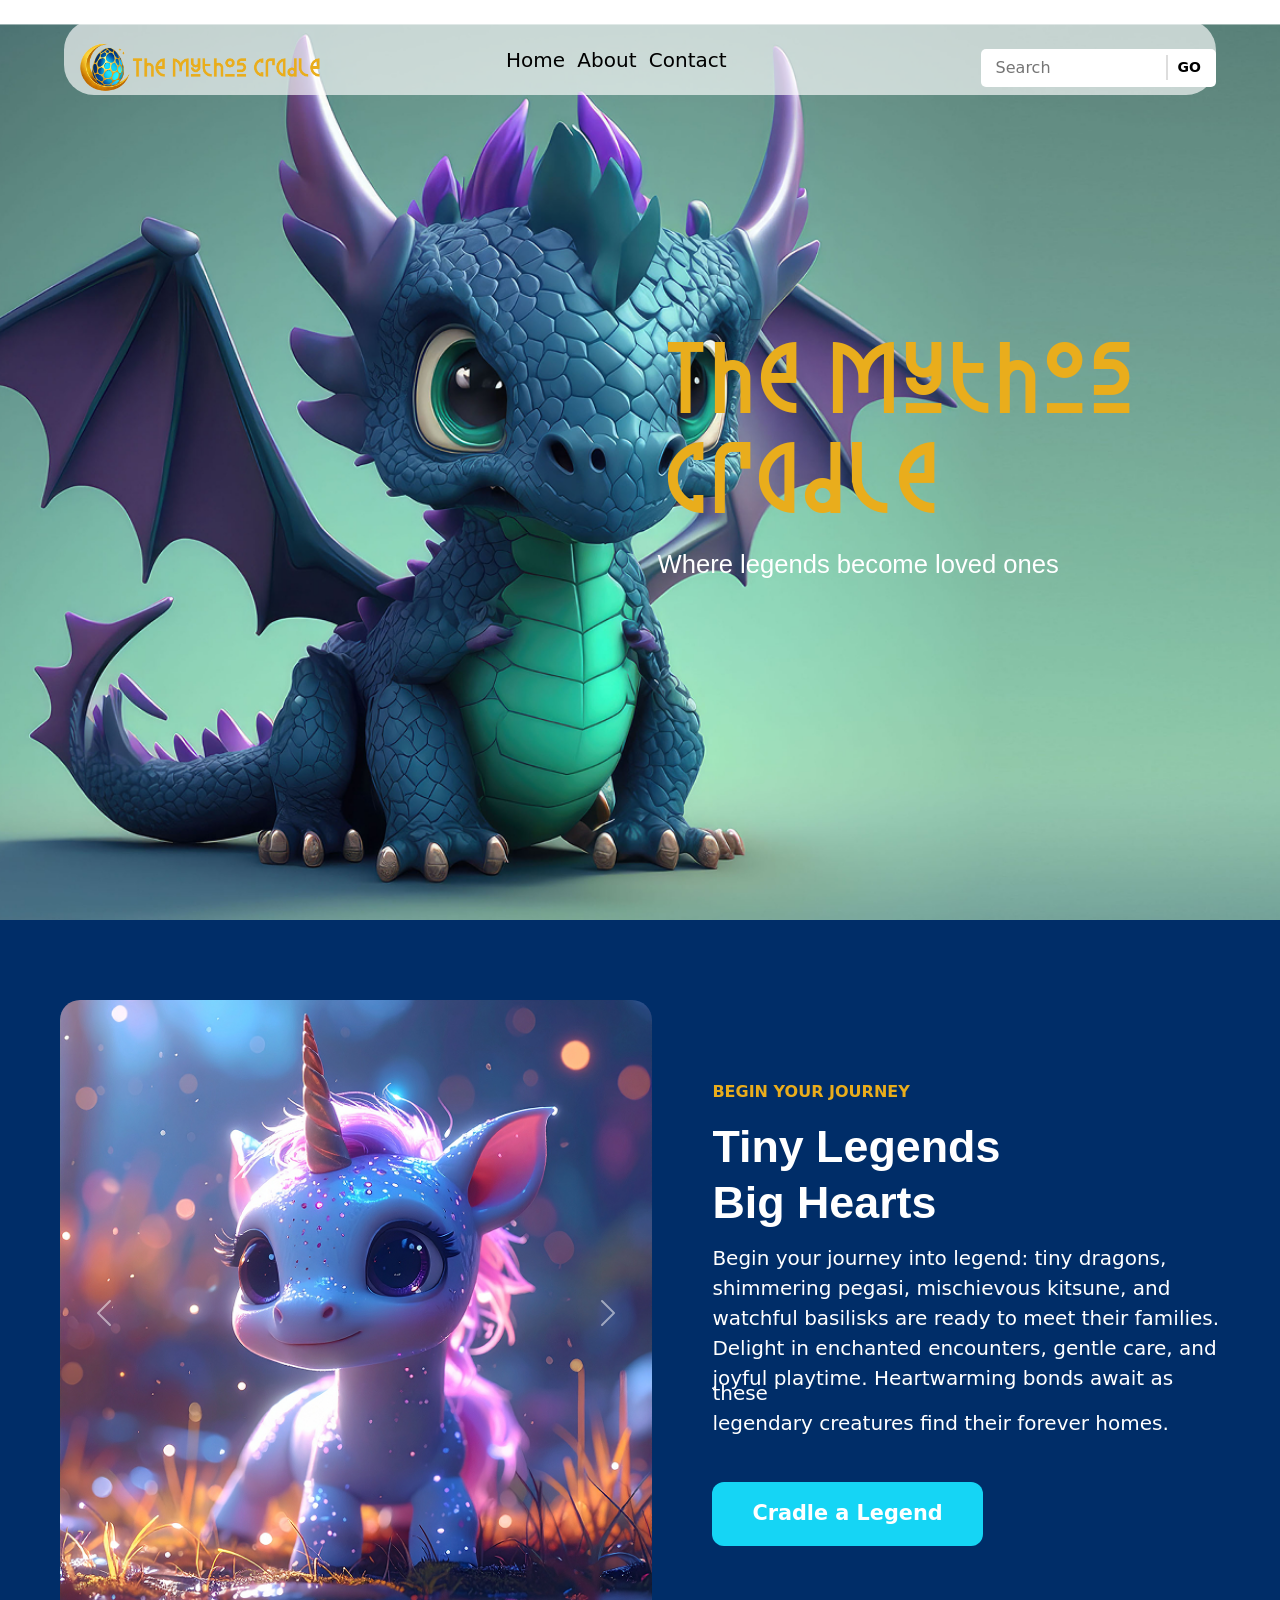
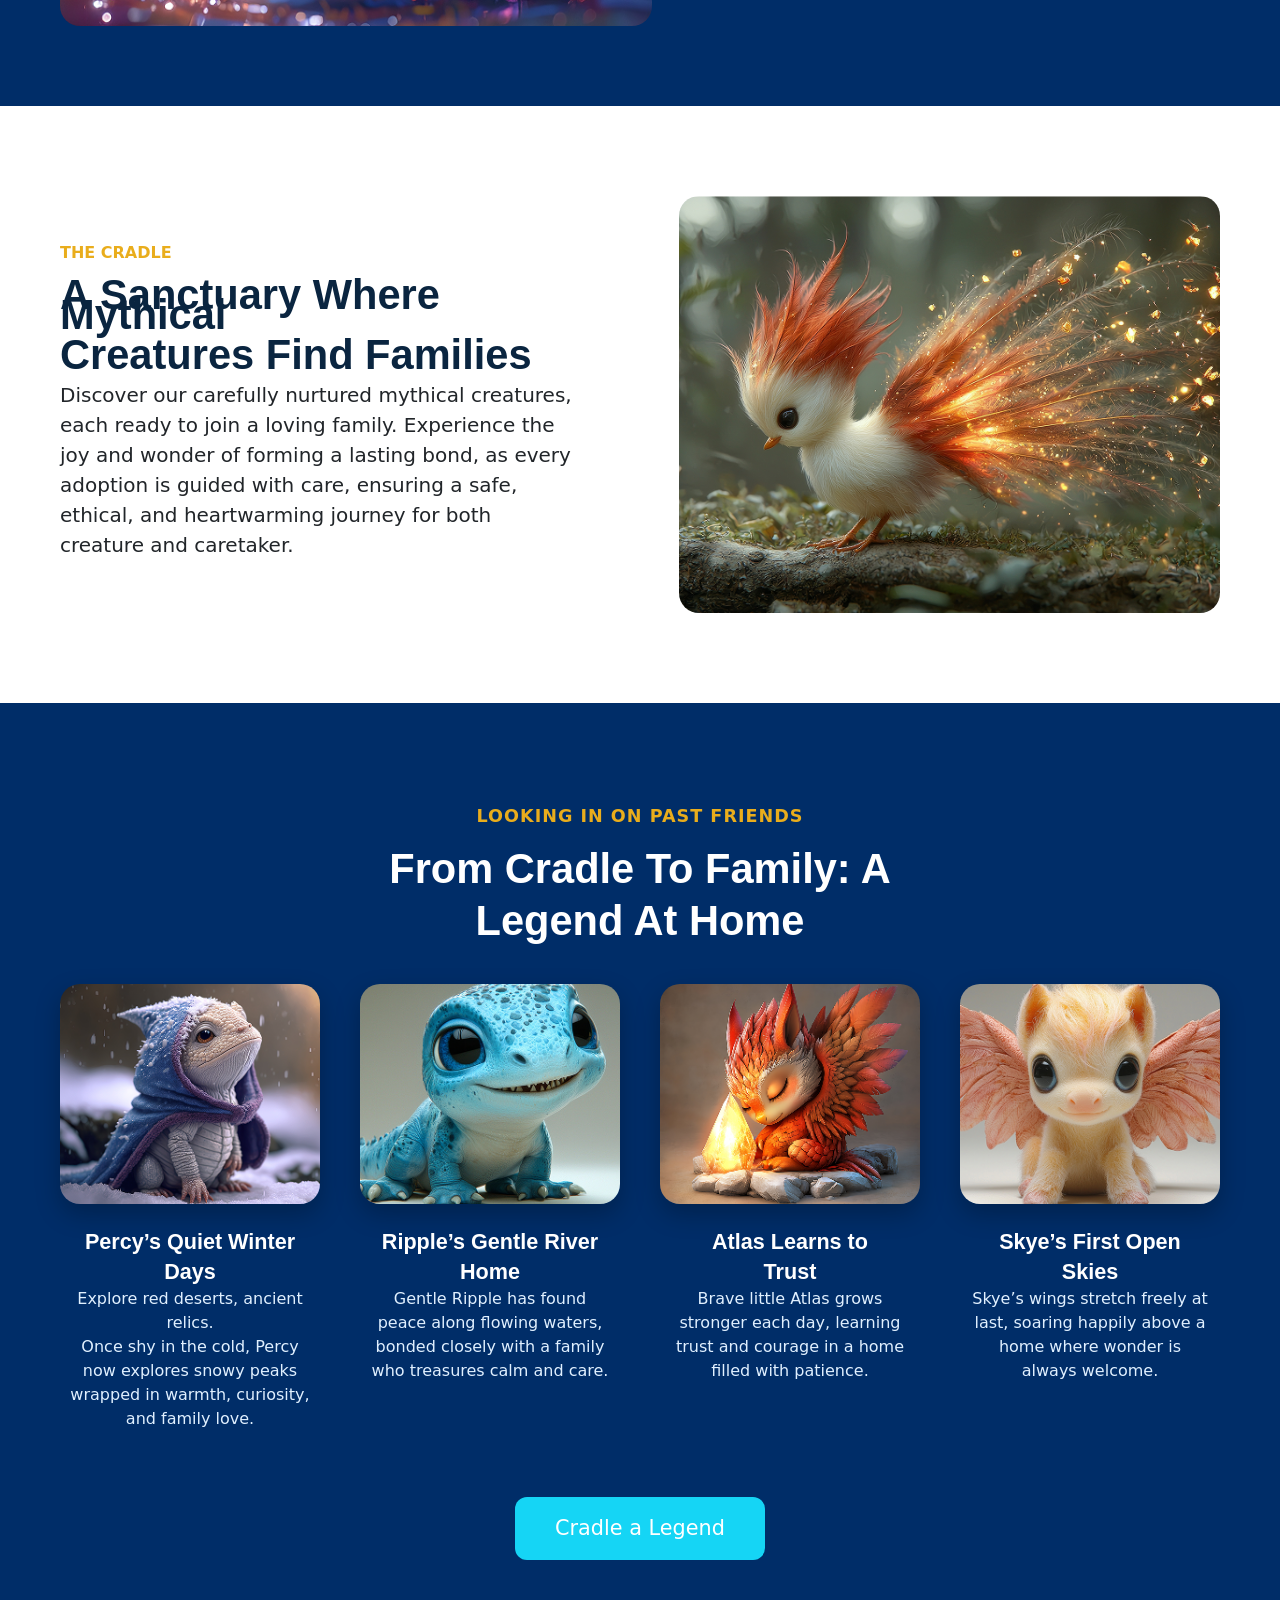
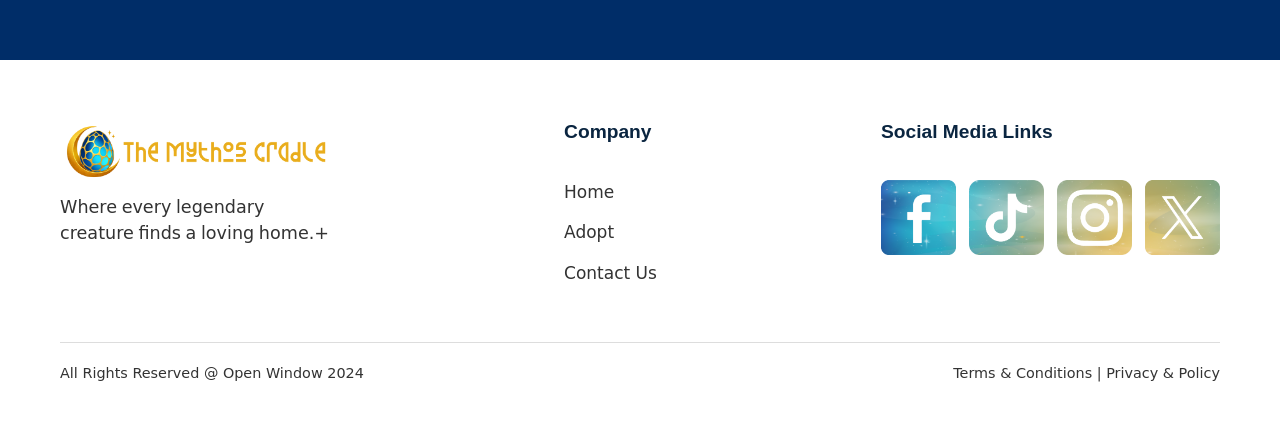
==== commit efdb2ca4: "fix home small detail" ====
--- a/Pages/Index.html
+++ b/Pages/Index.html
@@ -3,7 +3,7 @@
 <head>
     <meta charset="UTF-8">
     <meta name="viewport" content="width=device-width, initial-scale=1.0">
-    <meta name="keywords" content="templete, initial setuop, html, css, link, futureUse">
+    <meta name="keywords" content="templete, initial setup, html, css, link, futureUse">
     <meta name="author" content="Luca Vannucchi 261027">
     
     <title>Index</title>
@@ -56,13 +56,12 @@
     </div>
     <!-- Header Image - end -->
 
-    <!-- Hero section - start -->
+        <!-- Hero section - start -->
     <section class="hero">
         <h1>The Mythos Cradle</h1>
         <p>Where legends become loved ones</p>
     </section>
     <!-- Hero section - end -->
-
 </header>
 <!-- Header - end -->
 
@@ -90,7 +89,10 @@
         </div>
         <div class="journey-text"> <!-- This holds all the writing and button on the right side -->
             <span class="section-label">BEGIN YOUR JOURNEY</span>
-            <h2>Tiny Legends Big Hearts</h2>
+            <h2>
+            <br>Tiny Legends<br>
+            <br>Big Hearts<br>
+            </h2>
             <p>
             <br>Begin your journey into legend: tiny dragons,<br> <br>shimmering pegasi, mischievous kitsune, and<br> 
             <br>watchful basilisks are ready to meet their families.<br> 
@@ -189,7 +191,7 @@
     <div class="footer-wrapper"> <!-- flex container that puts logo, company links and social icons side-by-side -->
         <!-- Left: Logo + tagline -->
         <div class="footer-logo">
-            <img src="../Assets/IMG/logo.png" alt="The Mythos Cradle" width="180">
+            <img src="../Assets/IMG/logo.png" alt="The Mythos Cradle" width="270">
             <p>Where every legendary creature finds a loving home.+</p>
         </div>
 
@@ -207,10 +209,10 @@
         <div class="footer-social">
             <h4>Social Media Links</h4>
             <div class="social-icons">
-                <a href="#"><img src="../Assets/IMG/sm1.png" alt="Facebook" width="40"></a>
-                <a href="#"><img src="../Assets/IMG/sm2.png" alt="TikTok" width="40"></a>
-                <a href="#"><img src="../Assets/IMG/sm3.png" alt="Instagram" width="40"></a>
-                <a href="#"><img src="../Assets/IMG/sm4.png" alt="X" width="40"></a>
+                <a href="#"><img src="../Assets/IMG/sm1.png" alt="Facebook" width="75"></a>
+                <a href="#"><img src="../Assets/IMG/sm2.png" alt="TikTok" width="75"></a>
+                <a href="#"><img src="../Assets/IMG/sm3.png" alt="Instagram" width="75"></a>
+                <a href="#"><img src="../Assets/IMG/sm4.png" alt="X" width="75"></a>
             </div>
         </div>
     </div>
--- a/CSS/Main.css
+++ b/CSS/Main.css
@@ -41,15 +41,19 @@
 
 .hero h1 {
     font-family: "TitleFont", sans-serif;   /* Uses your custom mythology-style font */
-    font-size: 4.8rem;           /* Very large title – matches dramatic hero look */
-    color: #f4c300;              /* Bright gold/yellow color like in screenshot */
+    font-size: 90px;             /* Kept your exact pixel size (removed the conflicting 4.8rem) */
+    color: #e9ad1c;              /* Bright gold/yellow color like in screenshot */
     margin-bottom: 10px;         /* Small space below the main title */
     letter-spacing: 3px;         /* Adds elegant spacing between letters */
+    line-height: 100px;
+    /* Removed margin-top:100px and margin-left:100px – they were pushing the text off the right alignment */
 }
 
 .hero p {
     font-size: 1.6rem;           /* Readable but still prominent subtitle size */
     font-weight: 500;            /* Slightly bolder than normal text */
+    font-family: "poppins", sans-serif; 
+    /* Removed margin-left:110px – now the subtitle sits cleanly under the title */
 }
 
 /* This is the Start of the nav */
@@ -60,14 +64,16 @@
     justify-content: space-between;   /* Pushes logo left, links center-ish, search right */
     align-items: center;              /* Vertically centers everything in the bar */
 
-    padding: 0px 25px;                /* Inner spacing left & right */
+    padding: 0px 40px;                /* Inner spacing left & right */
     background-color: rgba(255, 255, 255, 0.651);  /* Semi-transparent white – glass-like effect */
     border-radius: 30px;              /* Rounded corners */
     height: 75px;                     /* Fixed height of the navbar */
     width: 90%;                       /* Slightly narrower than full width */
+    margin-top: 30px;
     margin-left: auto;
     margin-top: 20px;
     margin-right: auto;               /* Centers the navbar horizontally */
+    
 }
 
 .logo img {
@@ -113,6 +119,49 @@
     color: black;
 }
 
+/* Container for the search bar */
+/* --- Search Bar Styling --- */
+/* This container holds the input and button together in one rounded box */
+.Search {
+    display: flex;                  /* Puts input and button side-by-side */
+    align-items: center;            /* Vertically centers them */
+    background-color: white;        /* White background for the bar */
+    border:none;       /* Thin black border to match PDF */
+    border-radius: 5px;             /* Slightly rounded corners */
+    padding: 2px 5px;               /* Spacing inside the bar */
+    height: 38px;                   /* Fixed height for the bar */
+}
+
+/* Styles the text typing area */
+.Search input {
+    border: none;                   /* Removes the default input border */
+    outline: none;                  /* Removes the blue glow when clicking */
+    padding: 5px 10px;              /* Space for the text inside */
+    font-size: 16px;                /* Clear, readable font size */
+    width: 180px;                   /* Sets the width of the typing area */
+    background: transparent;        /* Lets the white container show through */
+}
+
+/* Styles the "GO" button inside the bar */
+.Search button {
+    background-color: transparent;  /* No background color */
+    border: none;         /* Thin black outline around the text */
+    border-radius: 0;             /* Matches the button shape in PDF */
+    padding: 2px 10px;              /* Space around the "GO" text */
+    font-size: 14px;                /* Slightly smaller text for the button */
+    font-weight: bold;              /* Makes "GO" stand out */
+    cursor: pointer;                /* Shows the hand icon on hover */
+    transition: 0.2s;               /* Smooth hover effect */
+    border-left: 2px solid #dddddd;
+}
+
+/* Simple hover effect for the button */
+.Search button:hover {
+    background-color: #e9ad1c;         /* Flips colors on hover */
+    color: #fff;
+}
+/* --- End of Search Bar Styling --- */
+
 /* This is the end of the nav */
 
 /* This is the end of the Header */
@@ -120,9 +169,9 @@
                 /* This is the start of the first paragraph */
 
 .begin-journey { /* dark blue section for "BEGIN YOUR JOURNEY" */
-    background-color: #0a2540; /* deep blue background like the screenshot */
+    background-color: #002d68; /* deep blue background like the screenshot */
     color: white; /* white text for good contrast */
-    padding: 300px 60px; /* big top/bottom and side spacing */
+    padding: 80px 60px; /* big top/bottom and side spacing */
 }
 
 .journey-wrapper { /* container that puts picture and text side-by-side */
@@ -135,20 +184,22 @@
 
 
 .section-label{
-    color: #f4c300;
+    color: #e9ad1c;
     font-weight: bold;
 }
 
 .journey-image img { /* styles the unicorn picture */
     width: 100%; /* fills its box */
-    max-width: 420px; /* limits picture size */
+    max-width: 610px; /* limits picture size */
     border-radius: 20px; /* rounded corners */ 
+
 }
 
 .journey-text h2 { /* main heading "Tiny Legends Big Hearts" */
     font-size: 2.8rem; /* large title size */
     margin-bottom: 20px; /* space below title */
     font-weight: bold;
+    line-height: 28px;
 }
 
 .journey-text p {
@@ -157,13 +208,15 @@
 }
 
 .journey-text button { /* "Cradle a Legend" button */
-    background: #00d4ff; /* bright teal color */
+    background: #15d5f5; /* bright teal color */
     color: white; /* white text */
     border: none; /* no border */
     padding: 16px 40px; /* button size */
-    border-radius: 30px; /* rounded pill shape */
+    border-radius: 12px; /* rounded pill shape */
     font-size: 1.3rem; /* button text size */
     cursor: pointer; /* hand cursor on hover */
+    font-weight: 900;
+    margin-top: 35px;
 }
  
             /* This is the End of the first paragraph */
@@ -188,16 +241,16 @@
 }
 
 .section-label2{
-    color: #f4c300;
+    color: #e9ad1c;
     font-weight: bold;
 }
 
 .cradle-image img { /* styles the phoenix picture */
     width: 100%; /* fills its box */
-    max-width: 420px; /* limits picture size */
+    max-width: 560px; /* limits picture size */
     border-radius: 20px; /* rounded corners */
     position: relative;
-    
+
 }
 
 .cradle-text h2 { /* main heading "A Sanctuary Where Mythical Creatures Find Families" */
@@ -223,7 +276,7 @@
 /* ====================== PAST FRIENDS SECTION - start ====================== */
 /* This is the big dark blue section called "LOOKING IN ON PAST FRIENDS" */
 .past-friends {
-    background-color: #0a2540;
+    background-color: #002d68;
     color: white;
     padding: 100px 60px;
 }
@@ -236,10 +289,10 @@
 
 /* This holds the yellow label "LOOKING IN ON PAST FRIENDS" */
 .section-label3 {
-    color: #f4c300;
+    color: #e9ad1c;
     font-weight: bold;
     font-size: 1.1rem;
-    letter-spacing: 2px;
+    letter-spacing: 1px;
 }
 
 /* This is the main heading "From Cradle To Family: A Legend At Home" */
@@ -248,6 +301,7 @@
     margin-bottom: 50px;
     font-weight: bold;
     color: white;
+    line-height: 26px;
 }
 
 /* This grid holds the four success story creatures side-by-side */
@@ -290,6 +344,7 @@
     font-weight: bold;
     color: white;
     text-align: center;
+    line-height: 15px;
 }
 
 .creature-card p {
@@ -302,11 +357,11 @@
 
 /* This is the "Cradle a Legend" button at the bottom of the past friends section */
 .cradle-btn {
-    background: #00d4ff;
+    background: #15d5f5;
     color: white;
     border: none;
     padding: 16px 40px;
-    border-radius: 20px;
+    border-radius: 12px;
     font-size: 1.3rem;
     cursor: pointer;
     margin: 0 auto;
@@ -317,84 +372,89 @@
 
 /* ====================== FOOTER - start ====================== */
 /* This is the full site footer with logo, company links and social media icons */
+
 .site-footer {
-    background-color: #f8f9fa;
-    padding: 60px 60px 30px;
-    color: #333;
+    background-color: #ffffff;          /* very light gray background to clearly separate footer from page */
+    padding: 60px 60px 30px;            /* big breathing space at top and sides (60px), tighter at bottom (30px) */
+    color: #333;                        /* sets default dark gray text color for the entire footer */
 }
 
 .footer-wrapper {
-    max-width: 1200px;
-    margin: 0 auto;
-    display: flex;
-    justify-content: space-between;
-    align-items: flex-start;
-    flex-wrap: wrap;
-    gap: 40px;
+    max-width: 1200px;                  /* caps the content width at 1200px for readability on wide screens */
+    margin: 0 auto;                     /* centers the wrapper perfectly in the middle of the page */
+    display: flex;                      /* activates flexbox so columns can be arranged easily */
+    justify-content: space-between;     /* spreads columns: logo pushed left, social pushed right */
+    align-items: flex-start;            /* keeps all columns aligned neatly at their top edges */
+    flex-wrap: wrap;                    /* makes columns stack vertically when screen gets too narrow */
+    gap: 40px;                          /* adds consistent 40px spacing between every column */
 }
 
 /* Left column - logo and tagline */
 .footer-logo img {
-    margin-bottom: 10px;
+    margin-bottom: 10px;                /* creates a small cushion of space below the logo */
+    
 }
 
 .footer-logo p {
-    font-size: 1.1rem;
-    max-width: 280px;
+    font-size: 1.1rem;                  /* makes tagline text slightly larger and more noticeable */
+    max-width: 280px;                   /* limits width so tagline wraps nicely into 2–3 readable lines */
+    word-spacing: -1px;
 }
 
 /* Middle column - Company links */
 .footer-company h4,
 .footer-social h4 {
-    font-size: 1.2rem;
-    margin-bottom: 15px;
+    font-size: 1.2rem;                  /* gives section titles a clear, prominent size */
+    margin-bottom: 37px;                /* adds space underneath headings before lists/icons start */
     color: #0a2540;
+    font-weight: bold;                     /* uses dark navy blue for a professional, branded look */
 }
 
 .footer-company ul {
-    list-style: none;
-    padding: 0;
+    list-style: none;                   /* removes default bullet points */
+    padding: 0;                         /* eliminates default left indentation */
 }
 
 .footer-company li {
-    margin-bottom: 8px;
+    margin-bottom: 15px;                 /* adds small vertical spacing between links */
+    font-size: 17px;
 }
 
 .footer-company a {
-    color: #333;
-    text-decoration: none;
-    transition: color 0.2s;
+    color: #333;                        /* dark gray text color */
+    text-decoration: none;              /* removes underlines for a cleaner look */
+    transition: color 0.2s;             /* sets up smooth color change when hovering */
 }
 
 .footer-company a:hover {
-    color: #00d4ff;
+    color: #15d5f5;                     /* turns bright cyan for strong, modern hover feedback */
 }
 
 /* Right column - Social Media Links */
 .social-icons {
-    display: flex;
-    gap: 15px;
+    display: flex;                      /* arranges icons horizontally in a neat row */
+    gap: 13px;                          /* puts 15px space between each icon */
 }
 
 .social-icons img {
-    transition: transform 0.2s;
+    transition: transform 0.2s;         /* enables smooth 0.2-second scaling animation */
 }
 
 .social-icons a:hover img {
-    transform: scale(1.15);
+    transform: scale(1.15);             /* makes icon grow 15% bigger for a nice pop effect */
 }
 
 /* Bottom bar with copyright and links */
 .footer-bottom {
-    max-width: 1200px;
-    margin: 40px auto 0;
-    padding-top: 20px;
-    border-top: 1px solid #ddd;
-    display: flex;
-    justify-content: space-between;
-    font-size: 0.9rem;
-    flex-wrap: wrap;
-    gap: 10px;
+    max-width: 1200px;                  /* keeps same max width as the rest of footer */
+    margin: 40px auto 0;                /* adds 40px space above + centers the bar */
+    padding-top: 20px;                  /* gives inner top padding inside the bar */
+    border-top: 1px solid #ddd;         /* draws a thin light-gray line as visual separator */
+    display: flex;                      /* sets up left ↔ right flex layout */
+    justify-content: space-between;     /* pushes copyright text left, links right */
+    font-size: 0.9rem;                  /* uses smaller text size for legal/copyright content */
+    flex-wrap: wrap;                    /* allows items to stack on very small screens */
+    gap: 10px;                          /* adds small spacing between copyright and links */
 }
 
 /* ====================== FOOTER - end ====================== */
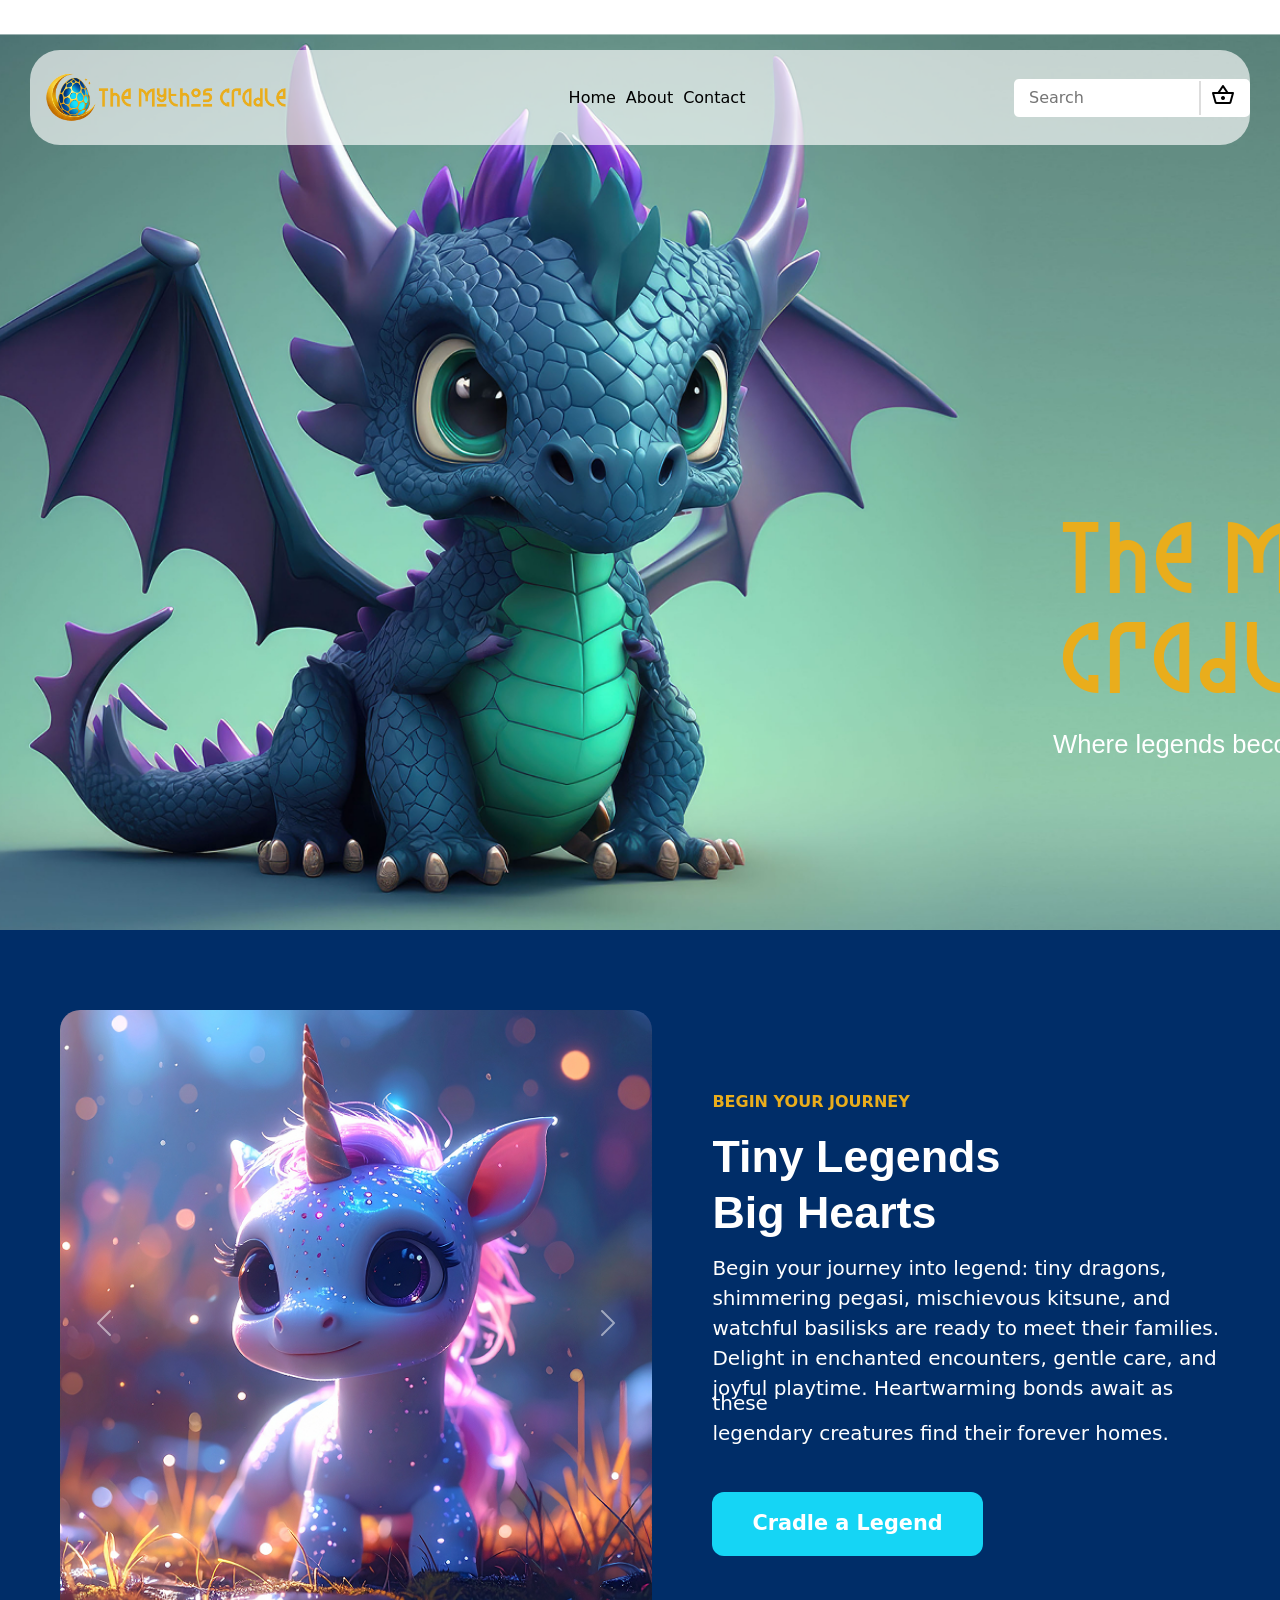
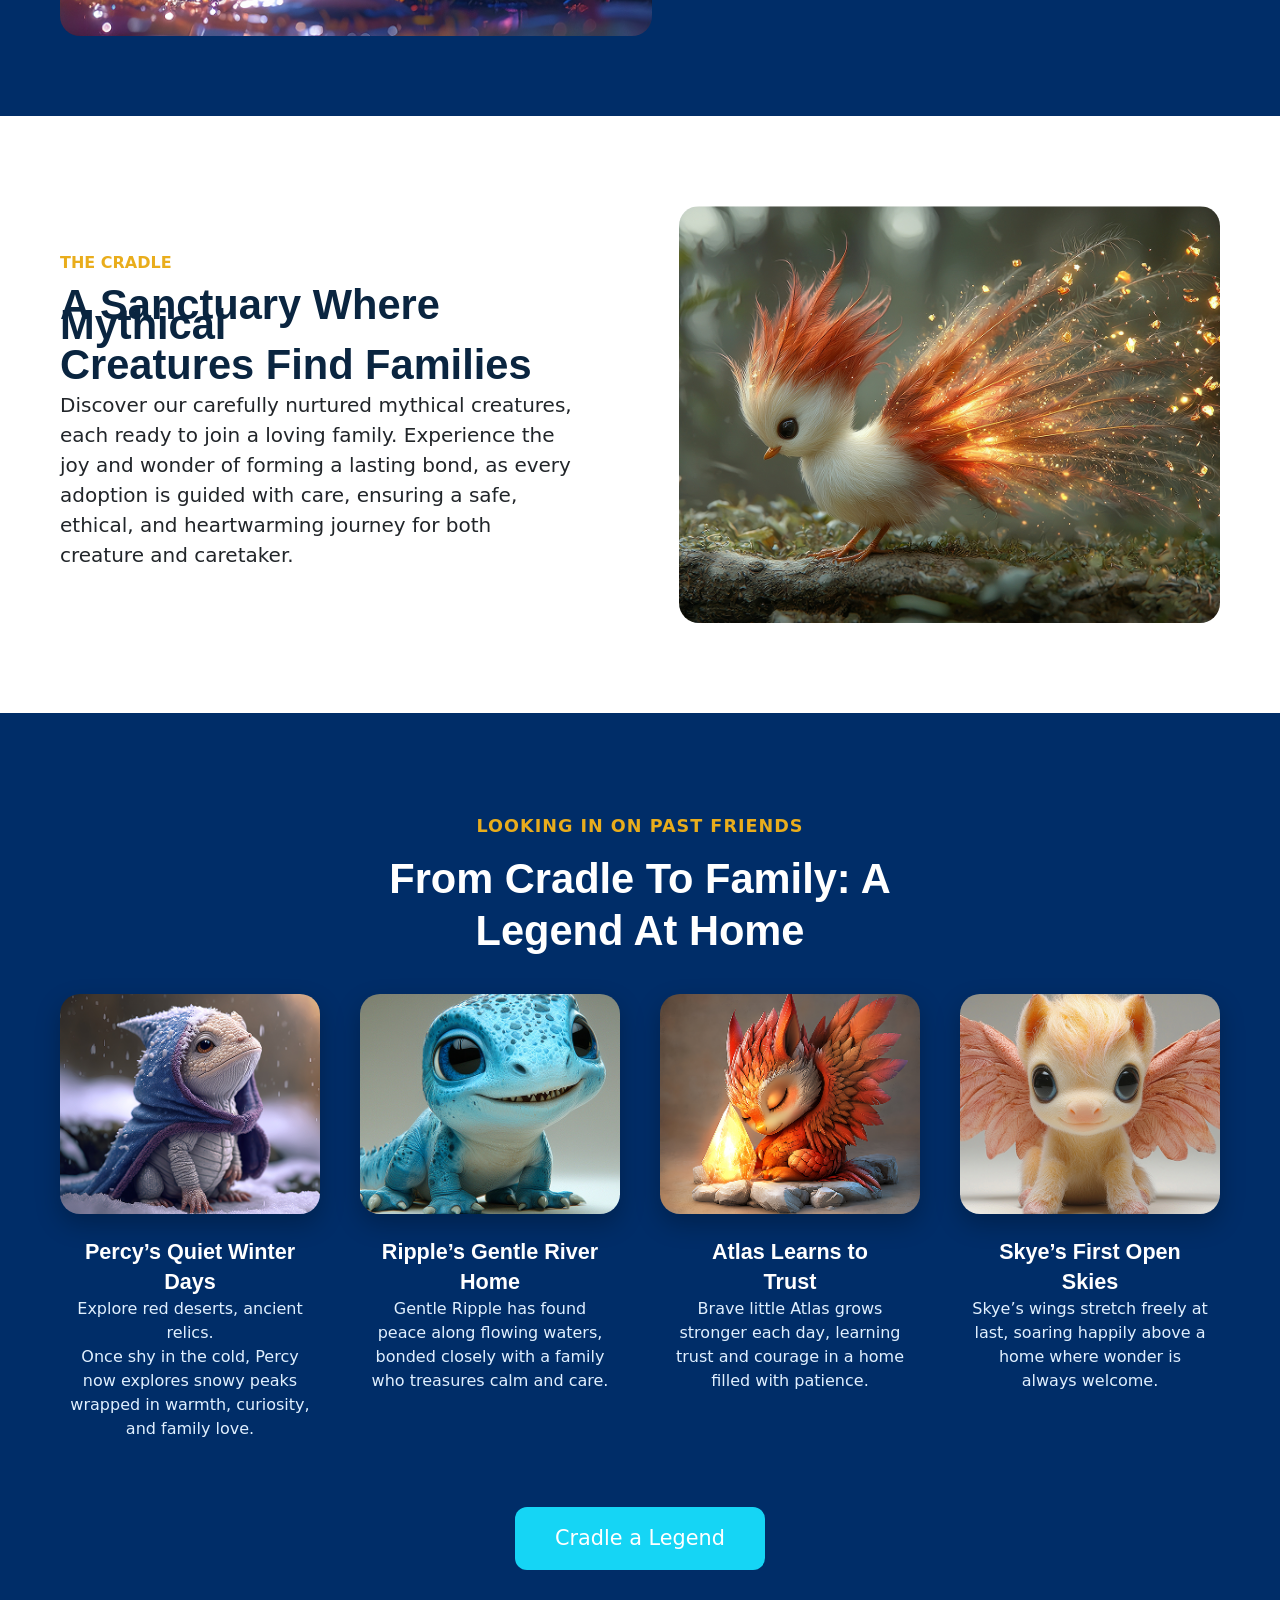
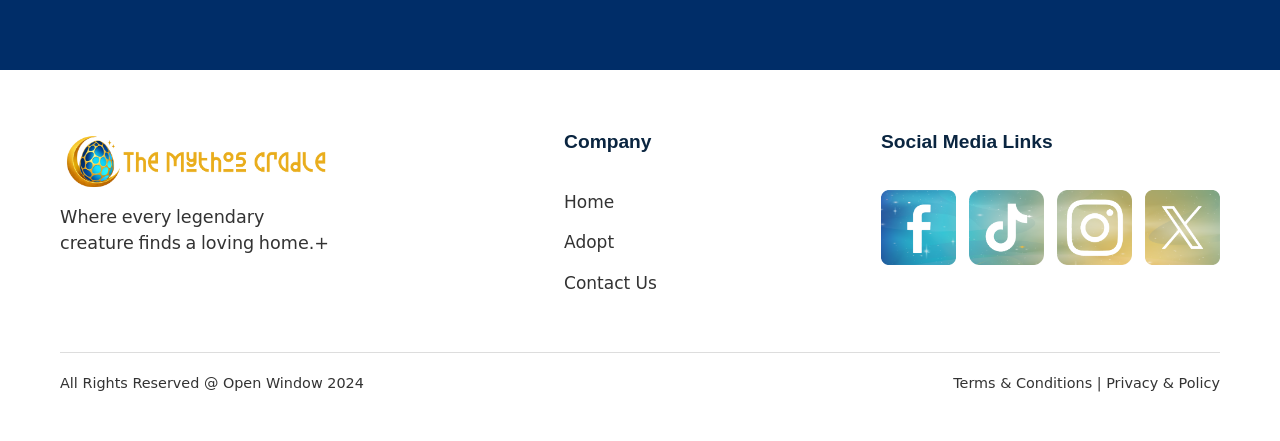
==== commit 26d0a646: "FIXED NAV" ====
--- a/Pages/Index.html
+++ b/Pages/Index.html
@@ -1,227 +1,256 @@
 <!DOCTYPE html>
 <html lang="en">
+
 <head>
     <meta charset="UTF-8">
     <meta name="viewport" content="width=device-width, initial-scale=1.0">
     <meta name="keywords" content="templete, initial setup, html, css, link, futureUse">
     <meta name="author" content="Luca Vannucchi 261027">
+
+    <title>Index</title>
+
+    <link rel="stylesheet" href="/CSS/Main.css">
+    <!-- Google font -->
+    <link rel="preconnect" href="http://fonts.googleapis.com">
+    <!-- bootstrap -->
+    <link href="https://cdn.jsdelivr.net/npm/bootstrap@5.3.8/dist/css/bootstrap.min.css" rel="stylesheet"
+        integrity="sha384-sRIl4kxILFvY47J16cr9ZwB07vP4J8+LH7qKQnuqkuIAvNWLzeN8tE5YBujZqJLB" crossorigin="anonymous">
+
+    <script src="https://cdn.jsdelivr.net/npm/bootstrap@5.3.8/dist/js/bootstrap.bundle.min.js"
+        integrity="sha384-FKyoEForCGlyvwx9Hj09JcYn3nv7wiPVlz7YYwJrWVcXK/BmnVDxM+D2scQbITxI"
+        crossorigin="anonymous"></script>
+
+    <!-- google font search button -->
+    <link rel="stylesheet"
+        href="https://fonts.googleapis.com/css2?family=Material+Symbols+Outlined:opsz,wght,FILL,GRAD@24,400,0,0&icon_names=shopping_basket" />
+
+</head>
+
+<body>
+    <!-- Header - start -->
+<div class="HeaderImage">
+
     
-    <title>Index</title>
-
-    <link rel="stylesheet" href="/CSS/Main.css">
-                <!-- Google font -->
-    <link rel="preconnect" href="http://fonts.googleapis.com">
-
-    <link href="https://cdn.jsdelivr.net/npm/bootstrap@5.3.8/dist/css/bootstrap.min.css" rel="stylesheet" integrity="sha384-sRIl4kxILFvY47J16cr9ZwB07vP4J8+LH7qKQnuqkuIAvNWLzeN8tE5YBujZqJLB" crossorigin="anonymous">
-
-    <script src="https://cdn.jsdelivr.net/npm/bootstrap@5.3.8/dist/js/bootstrap.bundle.min.js" integrity="sha384-FKyoEForCGlyvwx9Hj09JcYn3nv7wiPVlz7YYwJrWVcXK/BmnVDxM+D2scQbITxI" crossorigin="anonymous"></script>
-
-    </head>
-<body>
-<!-- Header - start -->
-<header class="HeaderImage">
-    
-    
-    <!-- navbar - start -->
-    <nav class="navbar">
-        <!-- Start Logo -->
-        <div class="logo">
-           <img src="../Assets/IMG/logo.png"  width="100px">
-        </div>
-        <!-- End Logo -->
-
-        <!-- Start of navbar Page Links -->
-        <div class="navLinks">
-            <ul class="menu">
-            <li><a href="#">Home</a></li>
-            <li><a href="../Pages/About.html">About</a></li>
-            <li><a href="../Pages/Contact.html">Contact</a></li>
-            </ul>
-        </div>
-        <!-- End of navbar Page Links -->
+        <!-- navbar - start -->
+        <nav class="navbar">
             
-        <!-- Start Search Bar -->
-        <div class="Search">
-            <input type="text" placeholder="Search">
-            <button type="submit"> GO </button>
-        </div>
-        <!-- End Search Bar -->
-
-    </nav>
-    <!-- navbar - end -->
-    
-    <!-- Header Image - start -->
-    <div class="ImageFace">
-        <img src="../Assets/IMG/homeImg1.png">
-    </div>
-    <!-- Header Image - end -->
+                <!-- Start Logo -->
+                <div class="logo">
+                    <img src="../Assets/IMG/logo.png" width="100px">
+                </div>
+                <!-- End Logo -->
+
+                <!-- Start of navbar Page Links -->
+                <div class="navLinks">
+                    <div class="menu">
+                        <a href="#" >Home</a>
+                        <a href="../Pages/About.html">About</a>
+                        <a href="../Pages/Contact.html">Contact</a>
+                    </div>
+                </div>
+                <!-- End of navbar Page Links -->
+
+                <!-- Start Search Bar -->
+                <div class="Search">
+                    <input type="text" placeholder="Search">
+                    <button type="submit">
+                        <span class="material-symbols-outlined">
+                            shopping_basket
+                        </span>
+                    </button>
+                </div>
+                <!-- End Search Bar -->
+            
+         </nav>
+         
+         <div class="ImageFace">
+            <img src="../Assets/IMG/homeImg1.png">
+        </div>
+        <section class="hero">
+            <h1>The Mythos Cradle</h1>
+            <p>Where legends become loved ones</p>
+        </section>
+</div>
+        <!-- navbar - end -->
+
+        <!-- Header Image - start -->
+        
+        <!-- Header Image - end -->
 
         <!-- Hero section - start -->
-    <section class="hero">
-        <h1>The Mythos Cradle</h1>
-        <p>Where legends become loved ones</p>
-    </section>
-    <!-- Hero section - end -->
-</header>
-<!-- Header - end -->
-
-
-</section>
-
-<section class="begin-journey"> <!-- This is the big dark blue section called "BEGIN YOUR JOURNEY" -->
-    <div class="journey-wrapper"> <!-- This box holds the picture and the text side-by-side -->
-        <div class="journey-image"> <!-- This holds the unicorn picture on the left side -->
-            <div id="carouselExample" class="carousel slide">
-  <div class="carousel-inner">
-    <div class="carousel-item active">
-      <img src="../Assets/IMG/imageSlider1.png" class="d-block w-100" alt="...">
-    </div>
-  </div>
-  <button class="carousel-control-prev" type="button" data-bs-target="#carouselExample" data-bs-slide="prev">
-    <span class="carousel-control-prev-icon" aria-hidden="true"></span>
-    <span class="visually-hidden">Previous</span>
-  </button>
-  <button class="carousel-control-next" type="button" data-bs-target="#carouselExample" data-bs-slide="next">
-    <span class="carousel-control-next-icon" aria-hidden="true"></span>
-    <span class="visually-hidden">Next</span>
-  </button>
-</div>
-        </div>
-        <div class="journey-text"> <!-- This holds all the writing and button on the right side -->
-            <span class="section-label">BEGIN YOUR JOURNEY</span>
-            <h2>
-            <br>Tiny Legends<br>
-            <br>Big Hearts<br>
-            </h2>
-            <p>
-            <br>Begin your journey into legend: tiny dragons,<br> <br>shimmering pegasi, mischievous kitsune, and<br> 
-            <br>watchful basilisks are ready to meet their families.<br> 
-            <br>Delight in enchanted encounters, gentle care, and<br> <br>joyful playtime. Heartwarming bonds await as these<br> <br>legendary creatures find their forever homes.<br>
-            </p>
-            <button>Cradle a Legend</button>
-        </div>
-    </div>
-</section>
+        
+        <!-- Hero section - end -->
+    </header>
+    <!-- Header - end -->
+
+
+    </section>
+
+    <section class="begin-journey"> <!-- This is the big dark blue section called "BEGIN YOUR JOURNEY" -->
+        <div class="journey-wrapper"> <!-- This box holds the picture and the text side-by-side -->
+            <div class="journey-image"> <!-- This holds the unicorn picture on the left side -->
+                <div id="carouselExample" class="carousel slide">
+                    <div class="carousel-inner">
+                        <div class="carousel-item active">
+                            <img src="../Assets/IMG/imageSlider1.png" class="d-block w-100" alt="...">
+                        </div>
+                    </div>
+                    <button class="carousel-control-prev" type="button" data-bs-target="#carouselExample"
+                        data-bs-slide="prev">
+                        <span class="carousel-control-prev-icon" aria-hidden="true"></span>
+                        <span class="visually-hidden">Previous</span>
+                    </button>
+                    <button class="carousel-control-next" type="button" data-bs-target="#carouselExample"
+                        data-bs-slide="next">
+                        <span class="carousel-control-next-icon" aria-hidden="true"></span>
+                        <span class="visually-hidden">Next</span>
+                    </button>
+                </div>
+            </div>
+            <div class="journey-text"> <!-- This holds all the writing and button on the right side -->
+                <span class="section-label">BEGIN YOUR JOURNEY</span>
+                <h2>
+                    <br>Tiny Legends<br>
+                    <br>Big Hearts<br>
+                </h2>
+                <p>
+                    <br>Begin your journey into legend: tiny dragons,<br> <br>shimmering pegasi, mischievous kitsune,
+                    and<br>
+                    <br>watchful basilisks are ready to meet their families.<br>
+                    <br>Delight in enchanted encounters, gentle care, and<br> <br>joyful playtime. Heartwarming bonds
+                    await as these<br> <br>legendary creatures find their forever homes.<br>
+                </p>
+                <button>Cradle a Legend</button>
+            </div>
+        </div>
+    </section>
 
     <section class="the-cradle"> <!-- white section for "THE CRADLE" (text left + image right) -->
-    <div class="cradle-wrapper"> <!-- flex container that puts text and image side-by-side -->
-        <div class="cradle-text"> <!-- left side: all the text and heading -->
-            <span class="section-label2">THE CRADLE</span>
-            <h2>
-            <br>A Sanctuary Where Mythical<br> 
-            <br>Creatures Find Families<br>
-            </h2>
-            <p>
-            <br>Discover our carefully nurtured mythical creatures,<br> <br>each ready to join a loving family. Experience the<br> <br>joy and wonder of forming a lasting bond, as every<br> <br>adoption is guided with care, ensuring a safe,<br> <br>ethical, and heartwarming journey for both<br> 
-            <br>creature and caretaker.<br>
-            </p>
-        </div>
-        <div class="cradle-image"> <!-- right side: the phoenix picture -->
-            <img src="../Assets/IMG/homeImg1.png" alt="Phoenix">
-        </div>
-    </div>
-</section>
+        <div class="cradle-wrapper"> <!-- flex container that puts text and image side-by-side -->
+            <div class="cradle-text"> <!-- left side: all the text and heading -->
+                <span class="section-label2">THE CRADLE</span>
+                <h2>
+                    <br>A Sanctuary Where Mythical<br>
+                    <br>Creatures Find Families<br>
+                </h2>
+                <p>
+                    <br>Discover our carefully nurtured mythical creatures,<br> <br>each ready to join a loving family.
+                    Experience the<br> <br>joy and wonder of forming a lasting bond, as every<br> <br>adoption is guided
+                    with care, ensuring a safe,<br> <br>ethical, and heartwarming journey for both<br>
+                    <br>creature and caretaker.<br>
+                </p>
+            </div>
+            <div class="cradle-image"> <!-- right side: the phoenix picture -->
+                <img src="../Assets/IMG/homeImg1.png" alt="Phoenix">
+            </div>
+        </div>
+    </section>
 
     <!-- ADD THIS ENTIRE SECTION RIGHT AFTER the closing </section> of your .the-cradle section 
      (before footer) -->
-<!-- ADD THIS ENTIRE SECTION RIGHT AFTER the closing </section> of your .the-cradle section 
+    <!-- ADD THIS ENTIRE SECTION RIGHT AFTER the closing </section> of your .the-cradle section 
      (before footer) -->
-<!-- Past friends section - start -->
-<!-- This is the big dark blue section called "LOOKING IN ON PAST FRIENDS" -->
-<section class="past-friends">
-    <div class="past-wrapper"> <!-- This box holds the title, the creatures grid and the button centered -->
-        <span class="section-label3">LOOKING IN ON PAST FRIENDS</span>
-        <h2>
-            <br>From Cradle To Family: A<br> 
-            <br>Legend At Home<br>
-        </h2>
-        
-        <div class="creatures-grid"> <!-- This grid holds the four success story cards side-by-side -->
-            <!-- Card 1 - Percy -->
-            <div class="creature-card">
-                <img src="../Assets/IMG/successImg1.png" alt="Percy’s Quiet Winter Days" class="creature-img">
-                <h3>
-                <br>Percy’s Quiet Winter<br> 
-                <BR>Days<br>
-                </h3>
-                <p>Explore red deserts, ancient relics.<br>Once shy in the cold, Percy now explores snowy peaks wrapped in warmth, curiosity, and family love.</p>
-            </div>
-
-            <!-- Card 2 - Ripple -->
-            <div class="creature-card">
-                <img src="../Assets/IMG//successImg2.png" alt="Ripple’s Gentle River Home" class="creature-img">
-                <h3>
-                <br>Ripple’s Gentle River<br>
-                <br>Home<br>
-                </h3>
-                <p>Gentle Ripple has found peace along flowing waters, bonded closely with a family who treasures calm and care.</p>
-            </div>
-
-            <!-- Card 3 - Atlas -->
-            <div class="creature-card">
-                <img src="../Assets/IMG/successImg3.png" alt="Atlas Learns to Trust" class="creature-img">
-                <h3>
-                <br>Atlas Learns to<br>
-                <br>Trust<br>
-                </h3>
-                <p>Brave little Atlas grows stronger each day, learning trust and courage in a home filled with patience.</p>
-            </div>
-
-            <!-- Card 4 - Skye -->
-            <div class="creature-card">
-                <img src="../Assets/IMG/successImg4.png" alt="Skye’s First Open Skies" class="creature-img">
-                <h3>
-                <br>Skye’s First Open<br>
-                <br>Skies<br>
-                </h3>
-                <p>Skye’s wings stretch freely at last, soaring happily above a home where wonder is always welcome.</p>
-            </div>
-        </div>
-
-        <button class="cradle-btn">Cradle a Legend</button>
-    </div>
-</section>
-<!-- Past friends section - end -->
-
-
-<!-- Start of footer -->
-<!-- This is the full site footer with logo, company links and social media icons -->
-<!-- REPLACE your current simple footer with this one (or just add the new parts if you prefer) -->
-<footer class="site-footer">
-    <div class="footer-wrapper"> <!-- flex container that puts logo, company links and social icons side-by-side -->
-        <!-- Left: Logo + tagline -->
-        <div class="footer-logo">
-            <img src="../Assets/IMG/logo.png" alt="The Mythos Cradle" width="270">
-            <p>Where every legendary creature finds a loving home.+</p>
-        </div>
-
-        <!-- Middle: Company links -->
-        <div class="footer-company">
-            <h4>Company</h4>
-            <ul>
-                <li><a href="#">Home</a></li>
-                <li><a href="../Pages/About.html">Adopt</a></li>
-                <li><a href="../Pages/Contact.html">Contact Us</a></li>
-            </ul>
-        </div>
-
-        <!-- Right: Social icons -->
-        <div class="footer-social">
-            <h4>Social Media Links</h4>
-            <div class="social-icons">
-                <a href="#"><img src="../Assets/IMG/sm1.png" alt="Facebook" width="75"></a>
-                <a href="#"><img src="../Assets/IMG/sm2.png" alt="TikTok" width="75"></a>
-                <a href="#"><img src="../Assets/IMG/sm3.png" alt="Instagram" width="75"></a>
-                <a href="#"><img src="../Assets/IMG/sm4.png" alt="X" width="75"></a>
-            </div>
-        </div>
-    </div>
-    <div class="footer-bottom">
-        <p>All Rights Reserved @ Open Window 2024</p>
-        <p>Terms & Conditions | Privacy & Policy</p>
-    </div>
-</footer>
-<!-- end of footer -->
+    <!-- Past friends section - start -->
+    <!-- This is the big dark blue section called "LOOKING IN ON PAST FRIENDS" -->
+    <section class="past-friends">
+        <div class="past-wrapper"> <!-- This box holds the title, the creatures grid and the button centered -->
+            <span class="section-label3">LOOKING IN ON PAST FRIENDS</span>
+            <h2>
+                <br>From Cradle To Family: A<br>
+                <br>Legend At Home<br>
+            </h2>
+
+            <div class="creatures-grid"> <!-- This grid holds the four success story cards side-by-side -->
+                <!-- Card 1 - Percy -->
+                <div class="creature-card">
+                    <img src="../Assets/IMG/successImg1.png" alt="Percy’s Quiet Winter Days" class="creature-img">
+                    <h3>
+                        <br>Percy’s Quiet Winter<br>
+                        <BR>Days<br>
+                    </h3>
+                    <p>Explore red deserts, ancient relics.<br>Once shy in the cold, Percy now explores snowy peaks
+                        wrapped in warmth, curiosity, and family love.</p>
+                </div>
+
+                <!-- Card 2 - Ripple -->
+                <div class="creature-card">
+                    <img src="../Assets/IMG//successImg2.png" alt="Ripple’s Gentle River Home" class="creature-img">
+                    <h3>
+                        <br>Ripple’s Gentle River<br>
+                        <br>Home<br>
+                    </h3>
+                    <p>Gentle Ripple has found peace along flowing waters, bonded closely with a family who treasures
+                        calm and care.</p>
+                </div>
+
+                <!-- Card 3 - Atlas -->
+                <div class="creature-card">
+                    <img src="../Assets/IMG/successImg3.png" alt="Atlas Learns to Trust" class="creature-img">
+                    <h3>
+                        <br>Atlas Learns to<br>
+                        <br>Trust<br>
+                    </h3>
+                    <p>Brave little Atlas grows stronger each day, learning trust and courage in a home filled with
+                        patience.</p>
+                </div>
+
+                <!-- Card 4 - Skye -->
+                <div class="creature-card">
+                    <img src="../Assets/IMG/successImg4.png" alt="Skye’s First Open Skies" class="creature-img">
+                    <h3>
+                        <br>Skye’s First Open<br>
+                        <br>Skies<br>
+                    </h3>
+                    <p>Skye’s wings stretch freely at last, soaring happily above a home where wonder is always welcome.
+                    </p>
+                </div>
+            </div>
+
+            <button class="cradle-btn">Cradle a Legend</button>
+        </div>
+    </section>
+    <!-- Past friends section - end -->
+
+
+    <!-- Start of footer -->
+    <!-- This is the full site footer with logo, company links and social media icons -->
+    <!-- REPLACE your current simple footer with this one (or just add the new parts if you prefer) -->
+    <footer class="site-footer">
+        <div class="footer-wrapper"> <!-- flex container that puts logo, company links and social icons side-by-side -->
+            <!-- Left: Logo + tagline -->
+            <div class="footer-logo">
+                <img src="../Assets/IMG/logo.png" alt="The Mythos Cradle" width="270">
+                <p>Where every legendary creature finds a loving home.+</p>
+            </div>
+
+            <!-- Middle: Company links -->
+            <div class="footer-company">
+                <h4>Company</h4>
+                <ul>
+                    <li><a href="#">Home</a></li>
+                    <li><a href="../Pages/About.html">Adopt</a></li>
+                    <li><a href="../Pages/Contact.html">Contact Us</a></li>
+                </ul>
+            </div>
+
+            <!-- Right: Social icons -->
+            <div class="footer-social">
+                <h4>Social Media Links</h4>
+                <div class="social-icons">
+                    <a href="#"><img src="../Assets/IMG/sm1.png" alt="Facebook" width="75"></a>
+                    <a href="#"><img src="../Assets/IMG/sm2.png" alt="TikTok" width="75"></a>
+                    <a href="#"><img src="../Assets/IMG/sm3.png" alt="Instagram" width="75"></a>
+                    <a href="#"><img src="../Assets/IMG/sm4.png" alt="X" width="75"></a>
+                </div>
+            </div>
+        </div>
+        <div class="footer-bottom">
+            <p>All Rights Reserved @ Open Window 2024</p>
+            <p>Terms & Conditions | Privacy & Policy</p>
+        </div>
+    </footer>
+    <!-- end of footer -->
 </body>
+
 </html>
 <!-- end of code -->
--- a/CSS/Main.css
+++ b/CSS/Main.css
@@ -22,6 +22,7 @@
     background-size: cover;     /*  "stretch picture to fill whole box, cut edges if needed" */
     background-position: center;/*  "try to show the middle of the picture" */
     background-repeat: no-repeat; /*  "don't copy-paste the picture many times" */
+    margin-bottom: 0;
 }
 
 .ImageFace {
@@ -29,14 +30,15 @@
 }
 
 .hero {
-    position: absolute;          /* Positions the hero text block on top of the header background */
-    top: 35%;                    /* Places it about 1/3 down from the top of the header */
-    right: 8%;                   /* Aligns the text block to the right side (like in your screenshot) */
+    position: relative;          /* Positions the hero text block on top of the header background */
+    top: 40vh;                    /* Places it about 1/3 down from the top of the header */
+    left: 117vh;                   /* Aligns the text block to the right side (like in your screenshot) */
     transform: none;             /* Removes any previous centering transform */
     text-align: left;            /* Makes text start from the left edge inside its box */
     max-width: 520px;            /* Prevents the text from becoming too wide on large screens */
     color: #ffffff;              /* White text color – good contrast on dark background */
-    z-index: 10;                 /* Ensures text stays above other overlapping elements */
+                /* Ensures text stays above other overlapping elements */
+
 }
 
 .hero h1 {
@@ -56,26 +58,33 @@
     /* Removed margin-left:110px – now the subtitle sits cleanly under the title */
 }
 
-/* This is the Start of the nav */
+
+
+
+
+
 
 .navbar {
+     display: flex;
+    justify-content: space-between;
+    align-items: center;
+    max-width: 100%;
+    width: auto;
+    margin: 30px;           
+     background-color: rgba(255, 255, 255, 0.651);
+    top: 20px;
+    position: absolute;
+    
+     border-radius: 30px;
+  
+}
+.Nav-content{
     display: flex;                    /* Uses flexbox to arrange logo + links + search horizontally */
-    flex-direction: row;              /* Items go left to right */
     justify-content: space-between;   /* Pushes logo left, links center-ish, search right */
-    align-items: center;              /* Vertically centers everything in the bar */
-
-    padding: 0px 40px;                /* Inner spacing left & right */
-    background-color: rgba(255, 255, 255, 0.651);  /* Semi-transparent white – glass-like effect */
-    border-radius: 30px;              /* Rounded corners */
-    height: 75px;                     /* Fixed height of the navbar */
-    width: 90%;                       /* Slightly narrower than full width */
-    margin-top: 30px;
-    margin-left: auto;
-    margin-top: 20px;
-    margin-right: auto;               /* Centers the navbar horizontally */
-    
-}
-
+    align-items: center;  
+              /* Vertically centers everything in the bar */
+
+}
 .logo img {
     width: 250px;                     /* Large logo size */
     height: auto;                     /* Keeps original proportions */
@@ -83,41 +92,39 @@
 }
 
 .menu {
-    width: 50%;                       /* Takes half the available space */
+                          /* Takes half the available space */
     display: flex;
-    justify-content: center;          /* Centers the menu items horizontally */
-    list-style: none;                 /* Removes bullet points */
+    justify-content: center;         /* Centers the menu items horizontally */                /* Removes bullet points */
     align-items: center;
-    gap: 15%;                         /* Space between each menu link */
-}
-
-.menu li {
-    display: flex;
-    align-items: center;
-    justify-content: center;
+    gap: 10px;          
+       
     
-    list-style: none;                 /* Extra safety – no bullets */
-    flex-direction: row;
-}
+              /* Space between each menu link */
+}
+
 
 .navLinks li a {
     font-size: 20px;                  /* Large, readable link text */
-    text-decoration: none;            /* No underline by default */
+               /* No underline by default */
     color: rgb(0, 0, 0);              /* Black text */
     font-weight: 400;                 /* Normal weight */
     align-items: center;
     transition: 0.2s;                 /* Smooth change on hover */
 }
 
-li a:hover {
+
+
+.menu a{
+    text-decoration: none;
+    color: black;
+}
+
+a:hover {
     color: aqua;                      /* Changes to cyan on hover */
     font-size: 18px;                  /* Slightly smaller – playful effect */
 }
 
-a:link {
-    text-decoration: none;
-    color: black;
-}
+
 
 /* Container for the search bar */
 /* --- Search Bar Styling --- */
@@ -129,7 +136,9 @@
     border:none;       /* Thin black border to match PDF */
     border-radius: 5px;             /* Slightly rounded corners */
     padding: 2px 5px;               /* Spacing inside the bar */
-    height: 38px;                   /* Fixed height for the bar */
+    height: 38px;         
+    
+            /* Fixed height for the bar */
 }
 
 /* Styles the text typing area */
@@ -139,8 +148,9 @@
     padding: 5px 10px;              /* Space for the text inside */
     font-size: 16px;                /* Clear, readable font size */
     width: 180px;                   /* Sets the width of the typing area */
-    background: transparent;        /* Lets the white container show through */
-}
+    background: transparent;   
+    }    /* Lets the white container show through */
+/*  refer */
 
 /* Styles the "GO" button inside the bar */
 .Search button {
